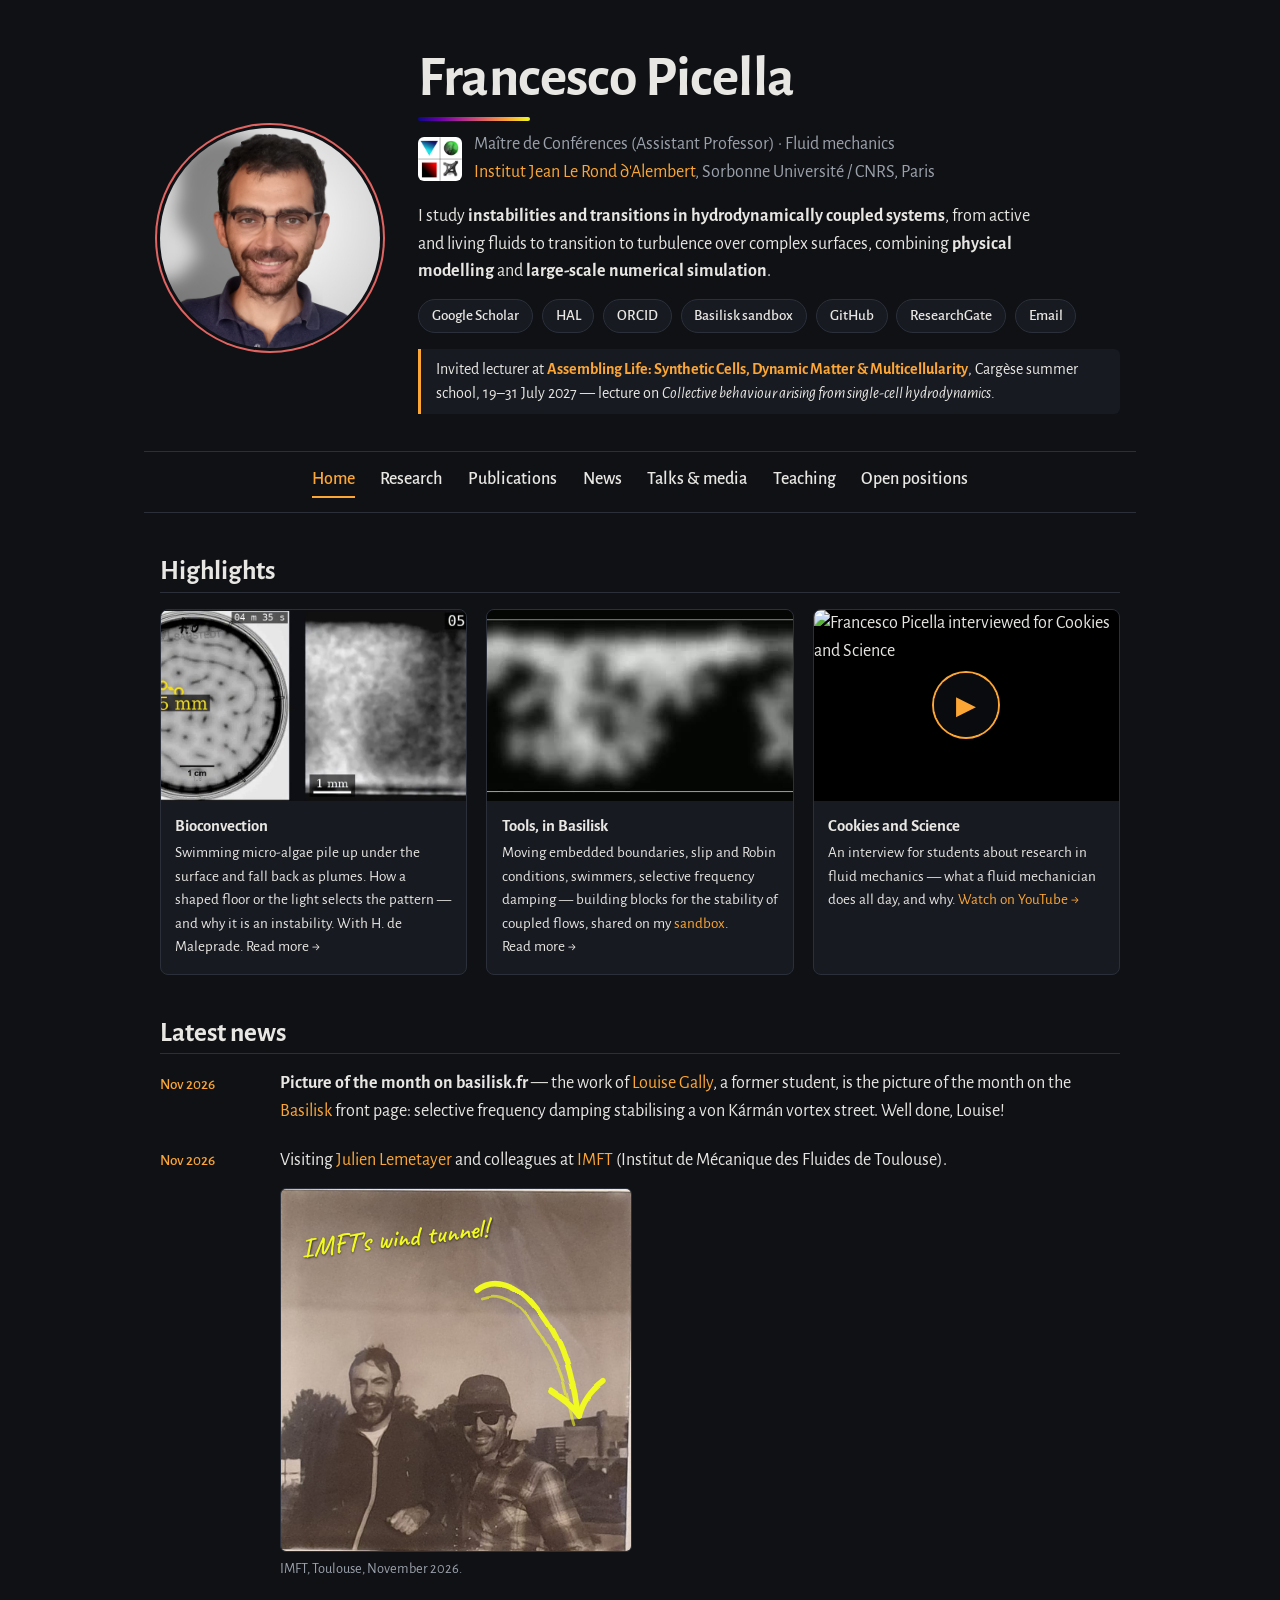
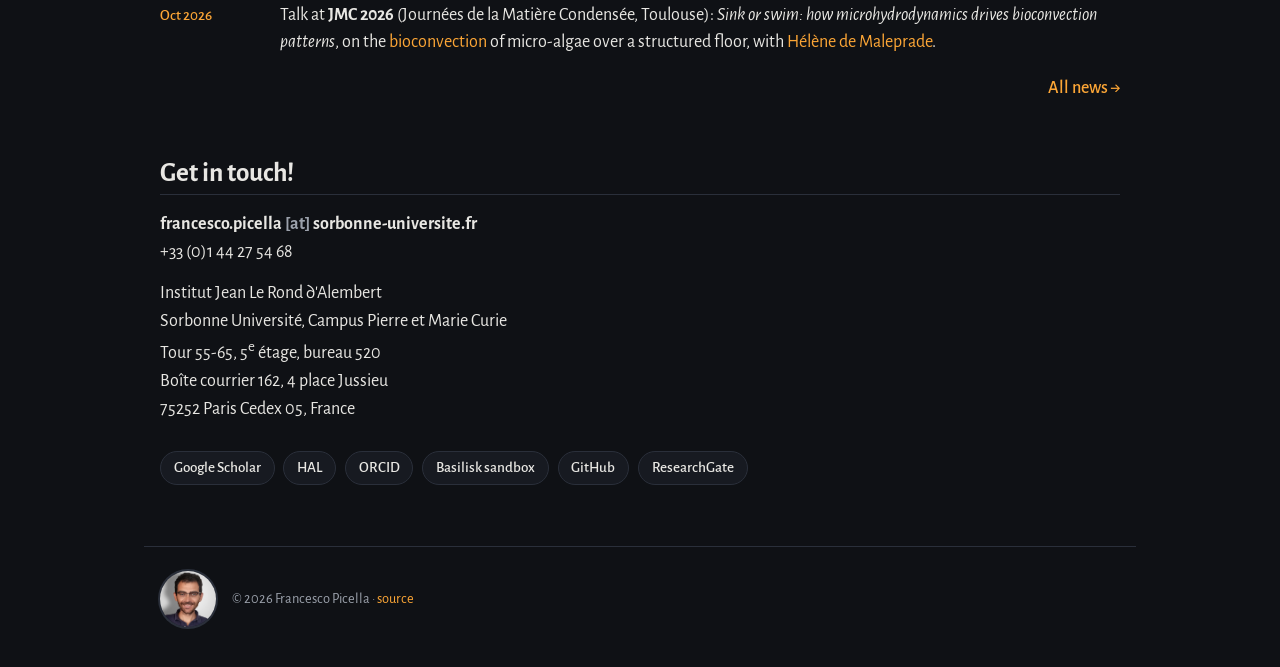
==== index.html @ 2f568373 "Home: his one-sentence introduction, Highlights (Bioconvection, Basilisk tools, Cookies and Science)" ====
<!doctype html>
<html lang="en">
<head>
<meta charset="utf-8">
<meta name="viewport" content="width=device-width, initial-scale=1, viewport-fit=cover">
<title>Francesco Picella</title>
<meta name="description" content="Francesco Picella — Maître de Conférences (Assistant Professor) in fluid mechanics at Institut Jean Le Rond ∂'Alembert, Sorbonne Université, Paris. Instabilities and transitions in hydrodynamically coupled systems, from active and living fluids to transition to turbulence over complex surfaces, combining physical modelling and large-scale numerical simulation.">
<meta name="author" content="Francesco Picella">
<meta name="color-scheme" content="dark">
<meta name="theme-color" content="#0f1115">
<link rel="canonical" href="https://francescopicella.com/">
<meta property="og:type" content="profile">
<meta property="og:title" content="Francesco Picella">
<meta property="og:description" content="Fluid mechanics · Institut ∂'Alembert, Sorbonne Université. Hydrodynamic stability, active fluids, bioconvection, superhydrophobic surfaces.">
<meta property="og:url" content="https://francescopicella.com/">
<meta property="og:image" content="https://francescopicella.com/assets/img/portrait.jpg">
<link rel="icon" href="assets/favicon.svg" type="image/svg+xml">
<link rel="preconnect" href="https://fonts.googleapis.com">
<link rel="stylesheet" href="https://fonts.googleapis.com/css2?family=Alegreya+Sans:ital,wght@0,400;0,500;0,700;1,400&family=Caveat:wght@600&display=swap">
<link rel="stylesheet" href="assets/style.css">
<script type="application/ld+json">
{
  "@context": "https://schema.org",
  "@type": "Person",
  "name": "Francesco Picella",
  "givenName": "Francesco",
  "familyName": "Picella",
  "jobTitle": "Maître de Conférences (Assistant Professor) in Fluid Mechanics",
  "url": "https://francescopicella.com/",
  "image": "https://francescopicella.com/assets/img/portrait.jpg",
  "email": "mailto:francesco.picella@sorbonne-universite.fr",
  "worksFor": { "@type": "Organization", "name": "Institut Jean Le Rond ∂'Alembert, Sorbonne Université / CNRS", "url": "https://www.dalembert.upmc.fr/" },
  "affiliation": { "@type": "CollegeOrUniversity", "name": "Sorbonne Université" },
  "address": { "@type": "PostalAddress", "streetAddress": "4 place Jussieu, Tour 55-65, bureau 520", "postalCode": "75005", "addressLocality": "Paris", "addressCountry": "FR" },
  "knowsAbout": ["fluid mechanics", "hydrodynamic stability", "transition to turbulence", "active fluids", "biophysics", "microswimmers", "bioconvection", "superhydrophobic surfaces", "drag reduction", "numerical simulation", "Basilisk"],
  "identifier": { "@type": "PropertyValue", "propertyID": "ORCID", "value": "0000-0003-0630-1528" },
  "sameAs": [
    "https://orcid.org/0000-0003-0630-1528",
    "https://scholar.google.com/citations?user=0s_pUN8AAAAJ",
    "https://www.researchgate.net/profile/Picella-Francesco",
    "https://dblp.org/pid/242/9693.html",
    "https://github.com/fpicella",
    "https://basilisk.fr/sandbox/fpicella/README",
    "https://www.youtube.com/watch?v=k3ipk559rK4",
    "https://sites.google.com/view/francescopicella"
  ]
}
</script>
</head>
<body>

<header id="top" class="hero wrap">
  <a class="portrait" href="index.html" aria-label="Home">
    <img src="assets/img/portrait.jpg" alt="Francesco Picella" width="220" height="220">
  </a>
  <div class="hero-text">
    <h1>Francesco Picella</h1>
    <p class="affil">
      <img class="logo" src="assets/img/logo-dalembert.jpg" alt="Institut ∂'Alembert" width="44" height="44">
      <span>Maître de Conférences (Assistant Professor) · Fluid mechanics<br>
      <a href="https://www.dalembert.upmc.fr/">Institut Jean Le Rond ∂'Alembert</a>, Sorbonne Université / CNRS, Paris</span>
    </p>
    <p class="intro">I study <b>instabilities and transitions in hydrodynamically coupled systems</b>, from active and living fluids to transition to turbulence over complex surfaces, combining <b>physical modelling</b> and <b>large-scale numerical simulation</b>.</p>
    <p class="iconlinks">
      <a href="https://scholar.google.com/citations?user=0s_pUN8AAAAJ">Google Scholar</a>
      <a href="https://hal.science/search/index/?q=%22Francesco+Picella%22&sort=producedDate_tdate+desc">HAL</a>
      <a href="https://orcid.org/0000-0003-0630-1528">ORCID</a>
      <a href="https://basilisk.fr/sandbox/fpicella/README">Basilisk sandbox</a>
      <a href="https://github.com/fpicella">GitHub</a>
      <a href="https://www.researchgate.net/profile/Picella-Francesco">ResearchGate</a>
      <!-- <a href="assets/cv-picella.pdf">CV</a>  (drop assets/cv-picella.pdf and uncomment) -->
      <a href="#contact">Email</a>
    </p>
    <p class="ribbon">Invited lecturer at <a href="https://assemblinglife.sciencesconf.org/">Assembling Life: Synthetic Cells, Dynamic Matter &amp; Multicellularity</a>, Cargèse summer school, 19–31 July 2027 — lecture on <i>Collective behaviour arising from single-cell hydrodynamics</i>.</p>
  </div>
</header>

<nav class="topnav wrap" aria-label="Pages">
  <a href="index.html" aria-current="page">Home</a>
  <a href="research.html">Research</a>
  <a href="publications.html">Publications</a>
  <a href="news.html">News</a>
  <a href="talks.html">Talks &amp; media</a>
  <a href="teaching.html">Teaching</a>
  <a href="positions.html">Open positions</a>
</nav>

<main class="wrap">

<!-- ============ HIGHLIGHTS ============  three cards: a project, the Basilisk tools, a video. Swap freely. -->
<section id="highlights">
  <h2>Highlights</h2>
  <div class="teasers">
    <figure class="teaser">
      <img src="assets/img/bioconvection-teaser.jpg" alt="Bioconvection plumes of micro-algae: Petri dish seen from above and one plume seen from the side" loading="lazy">
      <figcaption><b>Bioconvection</b> Swimming micro-algae pile up under the surface and fall back as plumes. How a shaped floor or the light selects the pattern — and why it is an instability. With H. de Maleprade. <a class="cover more" href="research.html#bioconvection">Read more →</a></figcaption>
    </figure>
    <figure class="teaser">
      <img src="assets/img/basilisk-plumes-poster.jpg" alt="Bioconvection plumes simulated with Basilisk" loading="lazy">
      <figcaption><b>Tools, in Basilisk</b> Moving embedded boundaries, slip and Robin conditions, swimmers, selective frequency damping — building blocks for the stability of coupled flows, shared on my <a href="https://basilisk.fr/sandbox/fpicella/README">sandbox</a>. <a class="cover more" href="research.html#basilisk">Read more →</a></figcaption>
    </figure>
    <figure class="teaser">
      <div class="yt" data-id="iLppgyHi-Mo" data-title="Interview for Cookies and Science">
        <img src="https://i.ytimg.com/vi/iLppgyHi-Mo/hqdefault.jpg" alt="Francesco Picella interviewed for Cookies and Science" loading="lazy">
        <button type="button" class="play" aria-label="Play the video">▶</button>
      </div>
      <figcaption><b>Cookies and Science</b> An interview for students about research in fluid mechanics — what a fluid mechanician does all day, and why. <a class="more" href="https://youtu.be/iLppgyHi-Mo">Watch on YouTube →</a></figcaption>
    </figure>
  </div>
</section>

<!-- ============ LATEST NEWS ============  the three most recent items of news.html -->
<section id="news">
  <h2>Latest news</h2>
  <ul class="news">
    <li class="news-item">
      <time datetime="2026-11">Nov 2026</time>
      <div><p><b>Picture of the month on basilisk.fr</b> — the work of <a href="https://basilisk.fr/sandbox/gally/README">Louise Gally</a>, a former student, is the picture of the month on the <a href="https://basilisk.fr/">Basilisk</a> front page: selective frequency damping stabilising a von Kármán vortex street. Well done, Louise!</p></div>
    </li>
    <li class="news-item">
      <time datetime="2026-11">Nov 2026</time>
      <div>
        <p>Visiting <a href="https://scholar.google.com/citations?user=J_v4ayUAAAAJ">Julien Lemetayer</a> and colleagues at <a href="https://www.imft.fr/">IMFT</a> (Institut de Mécanique des Fluides de Toulouse).</p>
        <figure class="media annot">
          <div class="annot-box">
            <img src="assets/media/lemetayer-2026.jpg" alt="Polaroid of Francesco Picella and Julien Lemetayer in front of the IMFT wind tunnel" loading="lazy">
            <span class="hand">IMFT's wind tunnel!</span>
            <svg class="hand-arrow" viewBox="0 0 100 100" aria-hidden="true">
              <defs><filter id="ink" x="-20%" y="-20%" width="140%" height="140%"><feTurbulence type="fractalNoise" baseFrequency="0.05" numOctaves="2" seed="11" result="n"/><feDisplacementMap in="SourceGraphic" in2="n" scale="1.8" xChannelSelector="R" yChannelSelector="G"/></filter></defs>
              <g filter="url(#ink)">
                <path d="M56 27 c 5 -4 12 -1 16 4 c 6 7 9 14 11 23 c 1 3 1 6 2 9" stroke-width="1.6"/>
                <path d="M57.5 29.5 c 6 -2 11 2 14 7 c 5 7 8 13 10 21 c 1 3 1 5 2 8" stroke-width="0.8" opacity=".6"/>
                <path d="M77 56 c 3 2 6 4 8 7 c 1 -4 3 -7 7 -10" stroke-width="1.6"/>
              </g>
            </svg>
          </div>
          <figcaption>IMFT, Toulouse, November 2026.</figcaption>
        </figure>
      </div>
    </li>
    <li class="news-item">
      <time datetime="2026-10">Oct 2026</time>
      <div><p>Talk at <b>JMC 2026</b> (Journées de la Matière Condensée, Toulouse): <i>Sink or swim: how microhydrodynamics drives bioconvection patterns</i>, on the <a href="research.html#bioconvection">bioconvection</a> of micro-algae over a structured floor, with <a href="https://hdemaleprade.wixsite.com/mysite">Hélène de Maleprade</a>.</p></div>
    </li>
  </ul>
  <p class="section-more"><a href="news.html">All news →</a></p>
</section>

<!-- ============ CONTACT ============ -->
<section id="contact">
  <h2>Get in touch!</h2>
  <div class="contact">
    <address>
      <p><b>francesco.picella<span class="at"> [at] </span>sorbonne-universite.fr</b><br>+33 (0)1 44 27 54 68</p>
      <p>Institut Jean Le Rond ∂'Alembert<br>Sorbonne Université, Campus Pierre et Marie Curie<br>Tour 55-65, 5<sup>e</sup> étage, bureau 520<br>Boîte courrier 162, 4 place Jussieu<br>75252 Paris Cedex 05, France</p>
    </address>
    <p class="iconlinks">
      <a href="https://scholar.google.com/citations?user=0s_pUN8AAAAJ">Google Scholar</a>
      <a href="https://hal.science/search/index/?q=%22Francesco+Picella%22&sort=producedDate_tdate+desc">HAL</a>
      <a href="https://orcid.org/0000-0003-0630-1528">ORCID</a>
      <a href="https://basilisk.fr/sandbox/fpicella/README">Basilisk sandbox</a>
      <a href="https://github.com/fpicella">GitHub</a>
      <a href="https://www.researchgate.net/profile/Picella-Francesco">ResearchGate</a>
    </p>
  </div>
</section>

</main>

<footer class="wrap">
  <a class="portrait small" href="#top" aria-label="Back to top"><img src="assets/img/portrait.jpg" alt="" width="56" height="56"></a>
  <p>© 2026 Francesco Picella · <a href="https://github.com/fpicella/fpicella.github.io">source</a></p>
</footer>

<script>
// YouTube cards: show a still image, load the player only when clicked.
document.querySelectorAll('.yt[data-id]').forEach(function (box) {
  box.addEventListener('click', function () {
    var f = document.createElement('iframe');
    f.src = 'https://www.youtube-nocookie.com/embed/' + box.dataset.id + '?autoplay=1';
    f.title = box.dataset.title || 'Video';
    f.allow = 'autoplay; encrypted-media; picture-in-picture';
    f.allowFullscreen = true;
    box.replaceChildren(f);
  }, { once: true });
});
</script>

</body>
</html>
---- assets/style.css ----
/* Francesco Picella — personal site. Dark, content first.
   Pages: index (hero + teasers + latest news), research, publications, news, talks, teaching, positions.
   Layout: centred column (62rem); the home page has the big hero, the other pages a compact header; the same nav on all.
   Accent: a "plasma" colormap ramp (the colormap of every plot on this site). */

:root {
  --bg: #0f1115;
  --surface: #171a21;
  --surface-2: #1f232c;
  --fg: #e8e7e3;
  --muted: #9ba1ab;
  --rule: #2a2f3a;
  --accent: #fca636;          /* plasma, warm end */
  --accent-2: #e16462;        /* plasma, middle */
  --accent-3: #9c179e;        /* plasma, cold end */
  --plasma: linear-gradient(90deg, #0d0887, #6a00a8, #b12a90, #e16462, #fca636, #f0f921);
  --sans: "Alegreya Sans", Optima, Candara, "Segoe UI", "Gill Sans", sans-serif;
  color-scheme: dark;
}

* { box-sizing: border-box; }
html { scroll-behavior: smooth; scroll-padding-top: 1rem; }
@media (prefers-reduced-motion: reduce) { html { scroll-behavior: auto; } }
body {
  margin: 0; background: var(--bg); color: var(--fg);
  font: 400 1.125rem/1.55 var(--sans);
  -webkit-font-smoothing: antialiased;
}
.wrap {
  max-width: 62rem; margin-inline: auto;
  padding-left: max(16px, env(safe-area-inset-left, 0px));
  padding-right: max(16px, env(safe-area-inset-right, 0px));
}
a { color: var(--accent); text-decoration: none; }
a:hover, a:focus-visible { text-decoration: underline; text-underline-offset: .15em; }
:focus-visible { outline: 2px solid var(--accent); outline-offset: 2px; }
b { font-weight: 700; }
p { margin: 0 0 .8rem; }
ul { padding-left: 1.2rem; margin: 0 0 .8rem; }
li { margin-bottom: .3rem; }
.muted { color: var(--muted); font-size: .95em; }
img { max-width: 100%; height: auto; display: block; }

/* ---- hero ---- */
.hero {
  display: grid; grid-template-columns: auto 1fr; gap: 1.2rem 2.4rem; align-items: center;
  padding-block: 3rem 1.5rem;
}
.portrait { display: block; width: 220px; height: 220px; border-radius: 50%; overflow: hidden; flex: none;
  background: var(--surface); box-shadow: 0 0 0 3px var(--bg), 0 0 0 5px var(--accent-2); }
.portrait img { width: 100%; height: 100%; object-fit: cover; }
.portrait-fallback { display: grid; place-items: center; width: 100%; height: 100%; font-size: 3.6rem; font-weight: 700; letter-spacing: .05em;
  background: var(--plasma); color: #0f1115; -webkit-background-clip: unset; }
.portrait.small { width: 56px; height: 56px; box-shadow: 0 0 0 2px var(--rule); }
.portrait.small .portrait-fallback { font-size: 1rem; }
.hero-text { min-width: 0; }
h1 {
  font-size: clamp(2.4rem, 6vw, 3.6rem); line-height: 1.05; font-weight: 700; margin: 0 0 .6rem; letter-spacing: -.01em; text-wrap: balance;
}
h1::after { content: ""; display: block; width: 7rem; height: 4px; margin-top: .55rem; border-radius: 2px; background: var(--plasma); }
.affil { color: var(--muted); margin-bottom: 1rem; display: flex; align-items: center; gap: .7rem; }
.affil .logo { width: 44px; height: 44px; border-radius: 6px; flex: none; }
.intro { max-width: 40rem; }
.iconlinks { display: flex; flex-wrap: wrap; gap: .5rem .55rem; margin-top: .4rem; }
.iconlinks a {
  font-size: .95rem; font-weight: 500; padding: .25rem .8rem; border-radius: 999px;
  border: 1px solid var(--rule); background: var(--surface); color: var(--fg);
}
.iconlinks a:hover { border-color: var(--accent); color: var(--accent); text-decoration: none; }

.ribbon { margin-top: 1rem; padding: .5rem .9rem; border-left: 3px solid var(--accent); background: var(--surface); border-radius: 0 6px 6px 0; font-size: 1rem; }
.ribbon a { font-weight: 600; }

/* ---- nav ---- */
.topnav {
  display: flex; flex-wrap: wrap; justify-content: center; gap: .3rem 1.6rem;
  padding-block: .9rem; margin-bottom: 1rem; border-top: 1px solid var(--rule); border-bottom: 1px solid var(--rule);
  font-weight: 500;
}
.topnav a { color: var(--fg); padding-bottom: .1rem; border-bottom: 2px solid transparent; }
.topnav a:hover { color: var(--accent); text-decoration: none; }
.topnav a[aria-current="page"] { color: var(--accent); border-bottom-color: var(--accent); }

/* ---- compact header (inner pages) ---- */
.site-head { display: flex; align-items: center; gap: 1rem; padding-block: 1.3rem .5rem; }
.site-head .portrait { width: 64px; height: 64px; box-shadow: 0 0 0 2px var(--bg), 0 0 0 4px var(--accent-2); }
.site-head .name { color: var(--fg); font-size: 1.4rem; font-weight: 700; line-height: 1.1; }
.site-head .name:hover { text-decoration: none; color: var(--accent); }
.site-head .name small { display: block; color: var(--muted); font-weight: 400; font-size: .85rem; margin-top: .15rem; }
.page-title { font-size: clamp(1.9rem, 4vw, 2.5rem); line-height: 1.1; margin: 1.4rem 0 .5rem; letter-spacing: -.01em; }
.page-title::after { content: ""; display: block; width: 5rem; height: 4px; margin-top: .5rem; border-radius: 2px; background: var(--plasma); }
.lede { color: var(--muted); max-width: 46rem; margin-bottom: 1.2rem; }

/* ---- home: research teasers ---- */
.teasers { display: grid; grid-template-columns: repeat(auto-fill, minmax(17rem, 1fr)); gap: 1.2rem; }
.teaser { margin: 0; display: flex; flex-direction: column; background: var(--surface); border: 1px solid var(--rule); border-radius: 8px; overflow: hidden; }
.teaser:hover { border-color: var(--accent); }
.teaser img, .teaser video { width: 100%; aspect-ratio: 16 / 10; object-fit: cover; border: 0; border-radius: 0; background: #000; }
.teaser .yt { aspect-ratio: 16 / 10; border: 0; border-radius: 0; }
.teaser figcaption { padding: .75rem .9rem .95rem; color: var(--fg); font-size: .95rem; }
.teaser figcaption b { display: block; font-size: 1.05rem; margin-bottom: .15rem; }
.teaser figcaption .more { white-space: nowrap; }
.teaser figcaption a.cover { color: inherit; }
.teaser figcaption a.cover::before { content: ""; position: absolute; inset: 0; }
.teaser { position: relative; }
.section-more { text-align: right; margin-top: .8rem; font-weight: 500; }

/* ---- research page ---- */
.collab { color: var(--muted); font-size: .95rem; margin-top: .8rem; padding-top: .5rem; border-top: 1px dashed var(--rule); }
.collab b { color: var(--fg); font-weight: 500; }
.film { max-width: 46rem; margin: .4rem 0 0; }
.film video { width: 100%; border-radius: 6px; border: 1px solid var(--rule); background: #000; display: block; }
.sandbox { list-style: none; padding: 0; margin: .4rem 0 .8rem; display: grid; gap: .45rem; }
.sandbox li { position: relative; padding-left: 1.1rem; margin: 0; }
.sandbox li::before { content: "▸"; position: absolute; left: 0; color: var(--accent); }
.toolbox { display: grid; grid-template-columns: repeat(auto-fit, minmax(14rem, 1fr)); gap: .8rem 1.4rem; margin: .4rem 0 .8rem; }
.toolbox div { background: var(--surface); border: 1px solid var(--rule); border-radius: 6px; padding: .7rem .9rem; font-size: .95rem; }
.toolbox div b { display: block; color: var(--accent); margin-bottom: .2rem; }
.badge { display: inline-block; font-size: .8rem; font-weight: 600; letter-spacing: .03em; text-transform: uppercase; color: var(--bg); background: var(--accent); border-radius: 999px; padding: .1rem .55rem; vertical-align: middle; }

/* ---- alumni ---- */
.alumni { list-style: none; padding: 0; display: grid; gap: .8rem; }
.alumni li { padding: .7rem .9rem; background: var(--surface); border: 1px solid var(--rule); border-radius: 6px; margin: 0; }
.alumni li .who { font-weight: 700; }
.alumni li .what { color: var(--muted); font-size: .95rem; display: block; }

/* ---- sections ---- */
section { padding-block: 1.6rem 1rem; }
h2 {
  font-size: 1.7rem; font-weight: 700; margin: 0 0 1rem; line-height: 1.15;
  display: flex; align-items: baseline; justify-content: space-between; gap: 1rem;
  padding-bottom: .35rem; border-bottom: 1px solid var(--rule);
}
.totop { font-size: .8rem; font-weight: 400; color: var(--muted); }
h3 { font-size: 1.2rem; font-weight: 700; margin: 0 0 .35rem; line-height: 1.25; text-wrap: balance; }
h3 a { color: var(--fg); }
h3 a:hover { color: var(--accent); }

/* news */
.news { list-style: none; padding: 0; margin: 0; display: grid; gap: 1rem; }
.news-item { display: grid; grid-template-columns: 6.5rem 1fr; gap: 1rem; }
.news-item time { color: var(--accent); font-weight: 500; font-size: .95rem; padding-top: .15rem; white-space: nowrap; }
.news-item > div { min-width: 0; }
.news-item p:last-child { margin-bottom: 0; }
.media { margin: .5rem 0 0; max-width: 26rem; }
.media img, .media video { border-radius: 6px; border: 1px solid var(--rule); width: 100%; }
.media figcaption, .fig figcaption, .card figcaption { color: var(--muted); font-size: .9rem; margin-top: .4rem; }
.yt { position: relative; aspect-ratio: 16/9; max-width: 100%; border-radius: 6px; overflow: hidden; background: var(--surface); border: 1px solid var(--rule); }
.yt iframe { position: absolute; inset: 0; width: 100%; height: 100%; border: 0; }
.yt[data-id] { cursor: pointer; }
.yt[data-id] img { position: absolute; inset: 0; width: 100%; height: 100%; object-fit: cover; aspect-ratio: auto; border: 0; border-radius: 0; }
.yt .play { position: absolute; left: 50%; top: 50%; transform: translate(-50%, -50%); width: 4rem; height: 4rem; border-radius: 50%; border: 0; cursor: pointer;
  background: color-mix(in srgb, var(--bg) 70%, transparent); color: var(--accent); font-size: 1.6rem; padding-left: .3rem; box-shadow: 0 0 0 2px var(--accent); }
.yt[data-id]:hover .play { background: var(--accent); color: var(--bg); }
.media.narrow { max-width: 20rem; }
.media.annot { max-width: 22rem; }
.annot-box { position: relative; }
.hand { position: absolute; left: 6%; top: 8%; font-family: "Caveat", "Comic Sans MS", cursive; font-size: 1.7rem; font-weight: 600; color: #f0f921; transform: rotate(-6deg); text-shadow: 0 1px 2px rgba(0,0,0,.6); }
.hand-arrow { position: absolute; inset: 0; width: 100%; height: 100%; overflow: visible; }
.hand-arrow path { fill: none; stroke: #f0f921; stroke-linecap: round; stroke-linejoin: round; }

/* projects */
.project { display: grid; grid-template-columns: minmax(0, 3fr) minmax(0, 2fr); gap: 1.4rem 2rem; padding-block: 1.2rem 1.6rem; border-bottom: 1px solid var(--rule); scroll-margin-top: 1rem; }
.project:last-child { border-bottom: 0; }
.project-text { min-width: 0; }
.project-text p:last-child { margin-bottom: 0; }
.project .tag { color: var(--accent); font-size: .95rem; margin-top: -.2rem; }
.project-figs { display: grid; gap: 1rem; align-content: start; }
.project-figs .fig figcaption { display: block; }
.row .fig figcaption { display: none; }
.ga img { border-color: var(--accent-3); }
.logo-fig img { width: 60%; max-width: 260px; margin-inline: auto; border-radius: 50%; border: 0; background: #fff; }
.offers .card img { object-fit: cover; }
.todo { color: var(--accent); border-bottom: 1px dashed var(--accent); }
.project .fig.wide { grid-column: 1 / -1; margin-top: .4rem; }
.project .fig.wide img { background: #fff; }

/* research rows: figure left, text right; alternate on even rows */
.row { display: grid; grid-template-columns: 11rem minmax(0, 1fr); gap: 1rem 1.4rem; align-items: start; padding-block: 1rem; border-bottom: 1px solid var(--rule); }
.row:last-child { border-bottom: 0; }
.row:nth-child(even) .fig { order: 0; }
.row-text { min-width: 0; }
.row-text p:last-child { margin-bottom: 0; }
.fig { margin: 0; }
.fig img, .fig video { border-radius: 6px; border: 1px solid var(--rule); background: var(--surface); width: 100%; display: block; }
.fig figcaption { display: block; }
.row .fig figcaption { display: none; }

/* publications */
.pub { display: grid; grid-template-columns: 17rem 1fr; gap: 1.4rem; padding-block: 1.1rem; border-bottom: 1px solid var(--rule); align-items: start; }
.pub:last-child { border-bottom: 0; }
.pub > div { min-width: 0; }
.thumb { margin: 0; }
.thumb img { border-radius: 4px; border: 1px solid var(--rule); background: var(--surface); }
.cite { color: var(--muted); font-size: .95rem; margin-bottom: 0; }
.cite a { font-size: .85rem; padding: 0 .4rem; border: 1px solid var(--rule); border-radius: 3px; }

/* gallery */
.gallery { display: grid; grid-template-columns: repeat(auto-fill, minmax(16rem, 1fr)); gap: 1.2rem; }
.card { margin: 0; min-width: 0; }
.card img, .card video { aspect-ratio: 4/3; object-fit: cover; width: 100%; border-radius: 6px; border: 1px solid var(--rule); background: var(--surface); }

/* internship offers */
.offers { display: grid; grid-template-columns: repeat(auto-fit, minmax(16rem, 1fr)); gap: 1.4rem; margin-top: .6rem; }
.offers .card img { aspect-ratio: 1 / 1.414; object-fit: contain; }
.offers .card a { display: block; }

/* contact */
.contact { display: grid; gap: .5rem; }
address { font-style: normal; }
.at { color: var(--muted); }

/* placeholders until the real pictures are dropped in assets/ */
.missing img { display: none; }
.missing { position: relative; }
.missing::before {
  content: attr(data-placeholder); display: grid; place-items: center; text-align: center; padding: 1rem;
  min-height: 7rem; aspect-ratio: 4/3; border-radius: 6px; border: 1px dashed var(--rule);
  background: repeating-linear-gradient(135deg, var(--surface) 0 10px, var(--surface-2) 10px 20px);
  color: var(--muted); font-size: .85rem;
}
.fig.missing::before, .thumb.missing::before, .media.missing::before, .card.missing::before { content: "image to add"; }
.offers .card.missing::before { aspect-ratio: 1 / 1.414; content: "poster to add"; }
.card.missing a { display: none; }
.yt[data-placeholder] iframe[src*="VIDEO_ID"] { display: none; }
.yt[data-placeholder]:has(iframe[src*="VIDEO_ID"])::before { content: attr(data-placeholder); position: absolute; inset: 0; display: grid; place-items: center; color: var(--muted); font-size: .85rem; }

/* collapsed blocks */
details.more, .news-more details { margin-top: .6rem; }
details summary { cursor: pointer; color: var(--accent); font-weight: 500; list-style: none; padding: .35rem 0; }
details summary::before { content: "+ "; }
details[open] summary::before { content: "− "; }
details summary::-webkit-details-marker { display: none; }
.news-more { list-style: none; }
.news-more .news { margin-top: .6rem; }

/* footer */
footer { display: flex; align-items: center; gap: 1rem; margin-top: 2rem; padding-block: 1.5rem 2.5rem; border-top: 1px solid var(--rule); color: var(--muted); font-size: .9rem; }
footer p { margin: 0; }

/* ---- phone ---- */
@media (max-width: 640px) {
  .hero { grid-template-columns: 1fr; justify-items: center; text-align: center; padding-top: 2rem; }
  .portrait { width: 170px; height: 170px; }
  h1::after { margin-inline: auto; }
  .iconlinks { justify-content: center; }
  .news-item { grid-template-columns: 1fr; gap: .1rem; }
  .row, .pub, .project { grid-template-columns: 1fr; }
  .row .fig { max-width: 14rem; }
  .affil { flex-direction: column; }
  .row:nth-child(even) .fig { order: 0; }
  .thumb { max-width: 100%; }
  .site-head { flex-wrap: wrap; }
  .topnav { gap: .3rem 1rem; font-size: 1rem; }
}
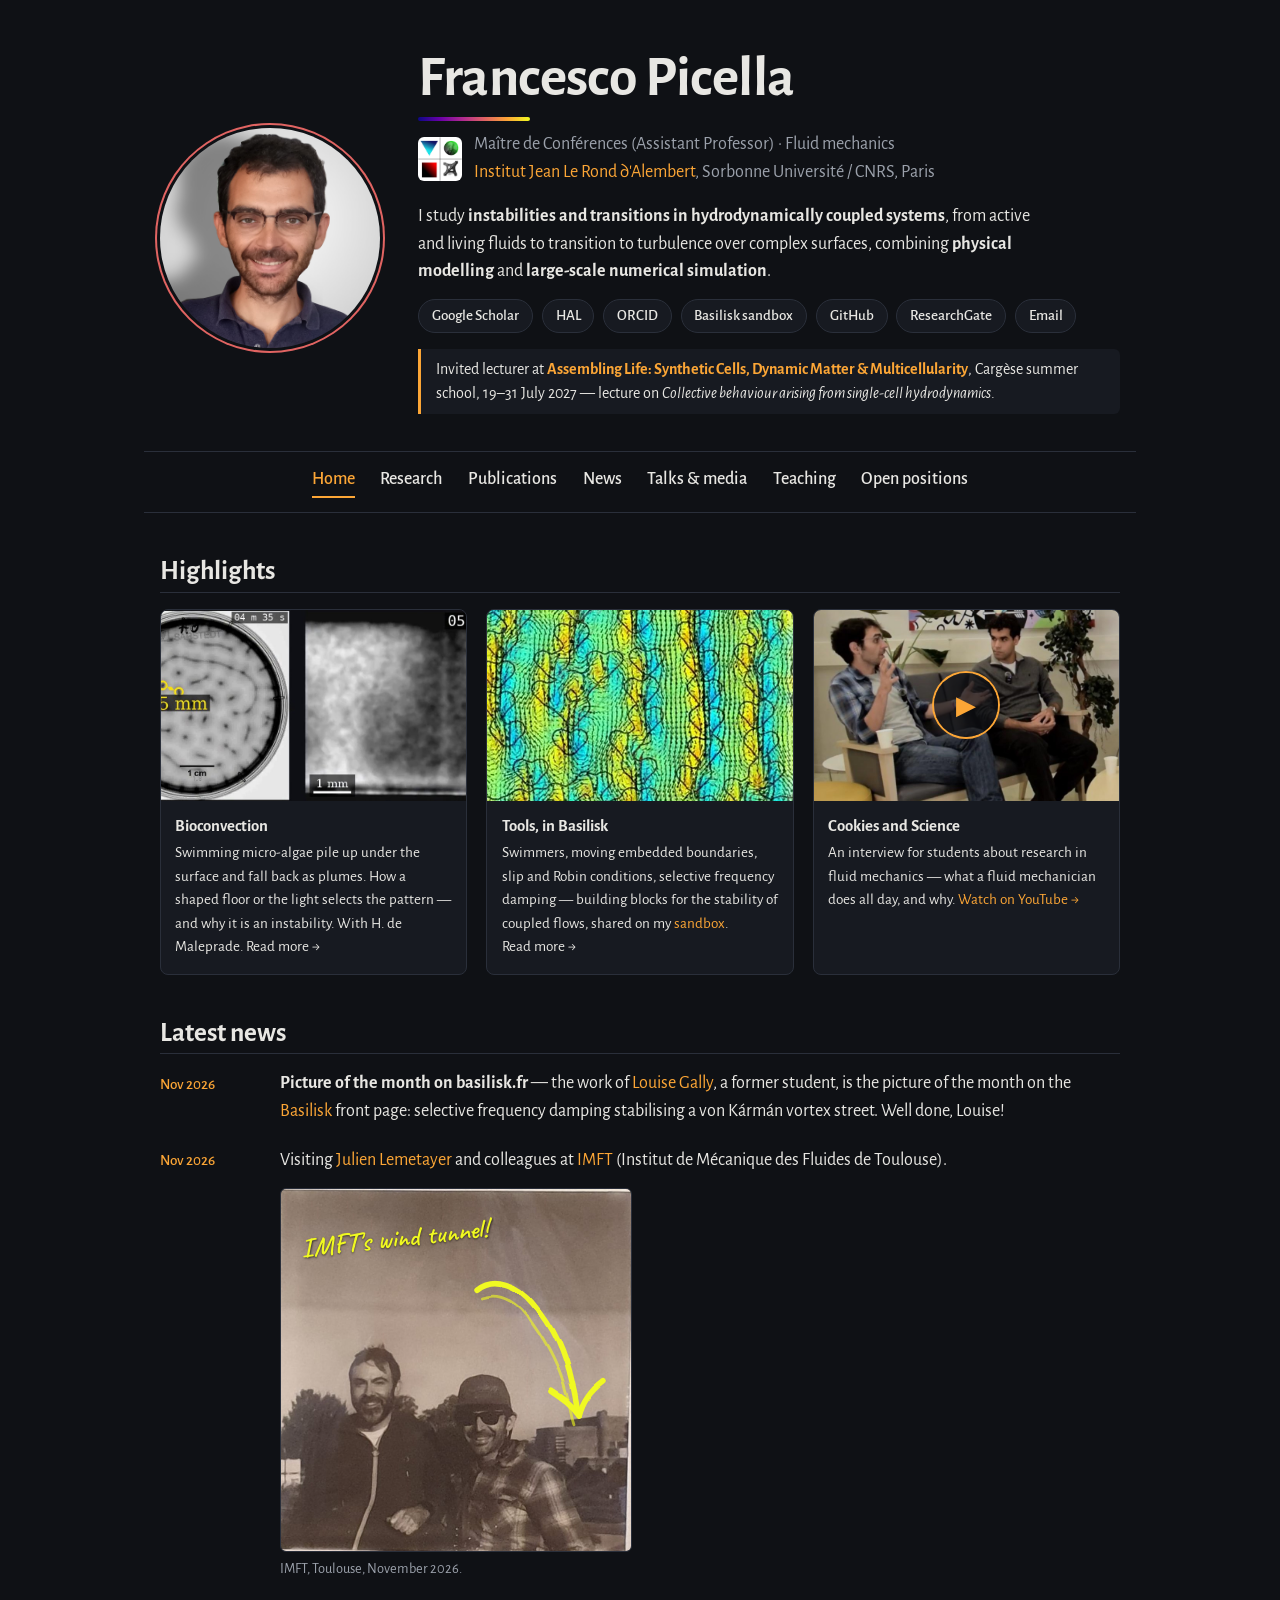
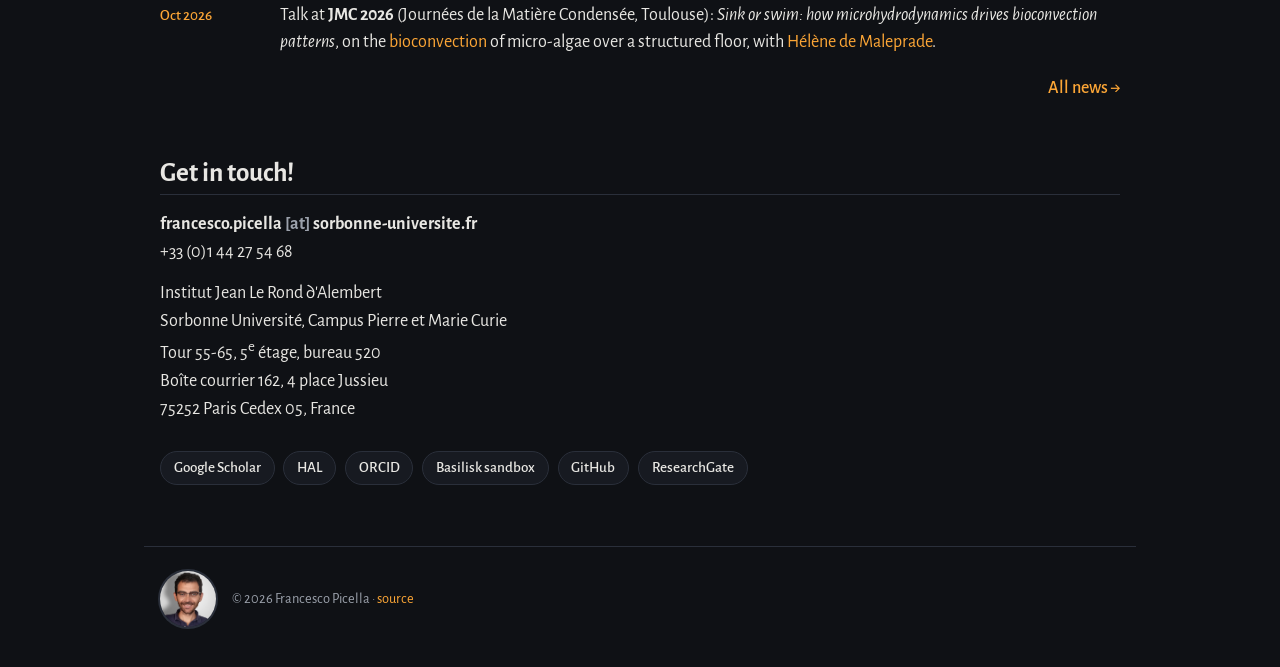
==== commit fd6b43bd: "His lotus-leaf video opens the U-SHS film; Basilisk fingering clip; Cookies and Science snapshot Co-" ====
--- a/index.html
+++ b/index.html
@@ -96,12 +96,12 @@
       <figcaption><b>Bioconvection</b> Swimming micro-algae pile up under the surface and fall back as plumes. How a shaped floor or the light selects the pattern — and why it is an instability. With H. de Maleprade. <a class="cover more" href="research.html#bioconvection">Read more →</a></figcaption>
     </figure>
     <figure class="teaser">
-      <img src="assets/img/basilisk-plumes-poster.jpg" alt="Bioconvection plumes simulated with Basilisk" loading="lazy">
-      <figcaption><b>Tools, in Basilisk</b> Moving embedded boundaries, slip and Robin conditions, swimmers, selective frequency damping — building blocks for the stability of coupled flows, shared on my <a href="https://basilisk.fr/sandbox/fpicella/README">sandbox</a>. <a class="cover more" href="research.html#basilisk">Read more →</a></figcaption>
+      <img src="assets/img/basilisk-fingering-poster.jpg" alt="Fingering instability of a suspension of microswimmers, simulated with Basilisk" loading="lazy">
+      <figcaption><b>Tools, in Basilisk</b> Swimmers, moving embedded boundaries, slip and Robin conditions, selective frequency damping — building blocks for the stability of coupled flows, shared on my <a href="https://basilisk.fr/sandbox/fpicella/README">sandbox</a>. <a class="cover more" href="research.html#basilisk">Read more →</a></figcaption>
     </figure>
     <figure class="teaser">
       <div class="yt" data-id="iLppgyHi-Mo" data-title="Interview for Cookies and Science">
-        <img src="https://i.ytimg.com/vi/iLppgyHi-Mo/hqdefault.jpg" alt="Francesco Picella interviewed for Cookies and Science" loading="lazy">
+        <img src="assets/media/cookies-science.jpg" alt="Francesco Picella, interviewed for Cookies and Science, explaining with his hands" loading="lazy">
         <button type="button" class="play" aria-label="Play the video">▶</button>
       </div>
       <figcaption><b>Cookies and Science</b> An interview for students about research in fluid mechanics — what a fluid mechanician does all day, and why. <a class="more" href="https://youtu.be/iLppgyHi-Mo">Watch on YouTube →</a></figcaption>
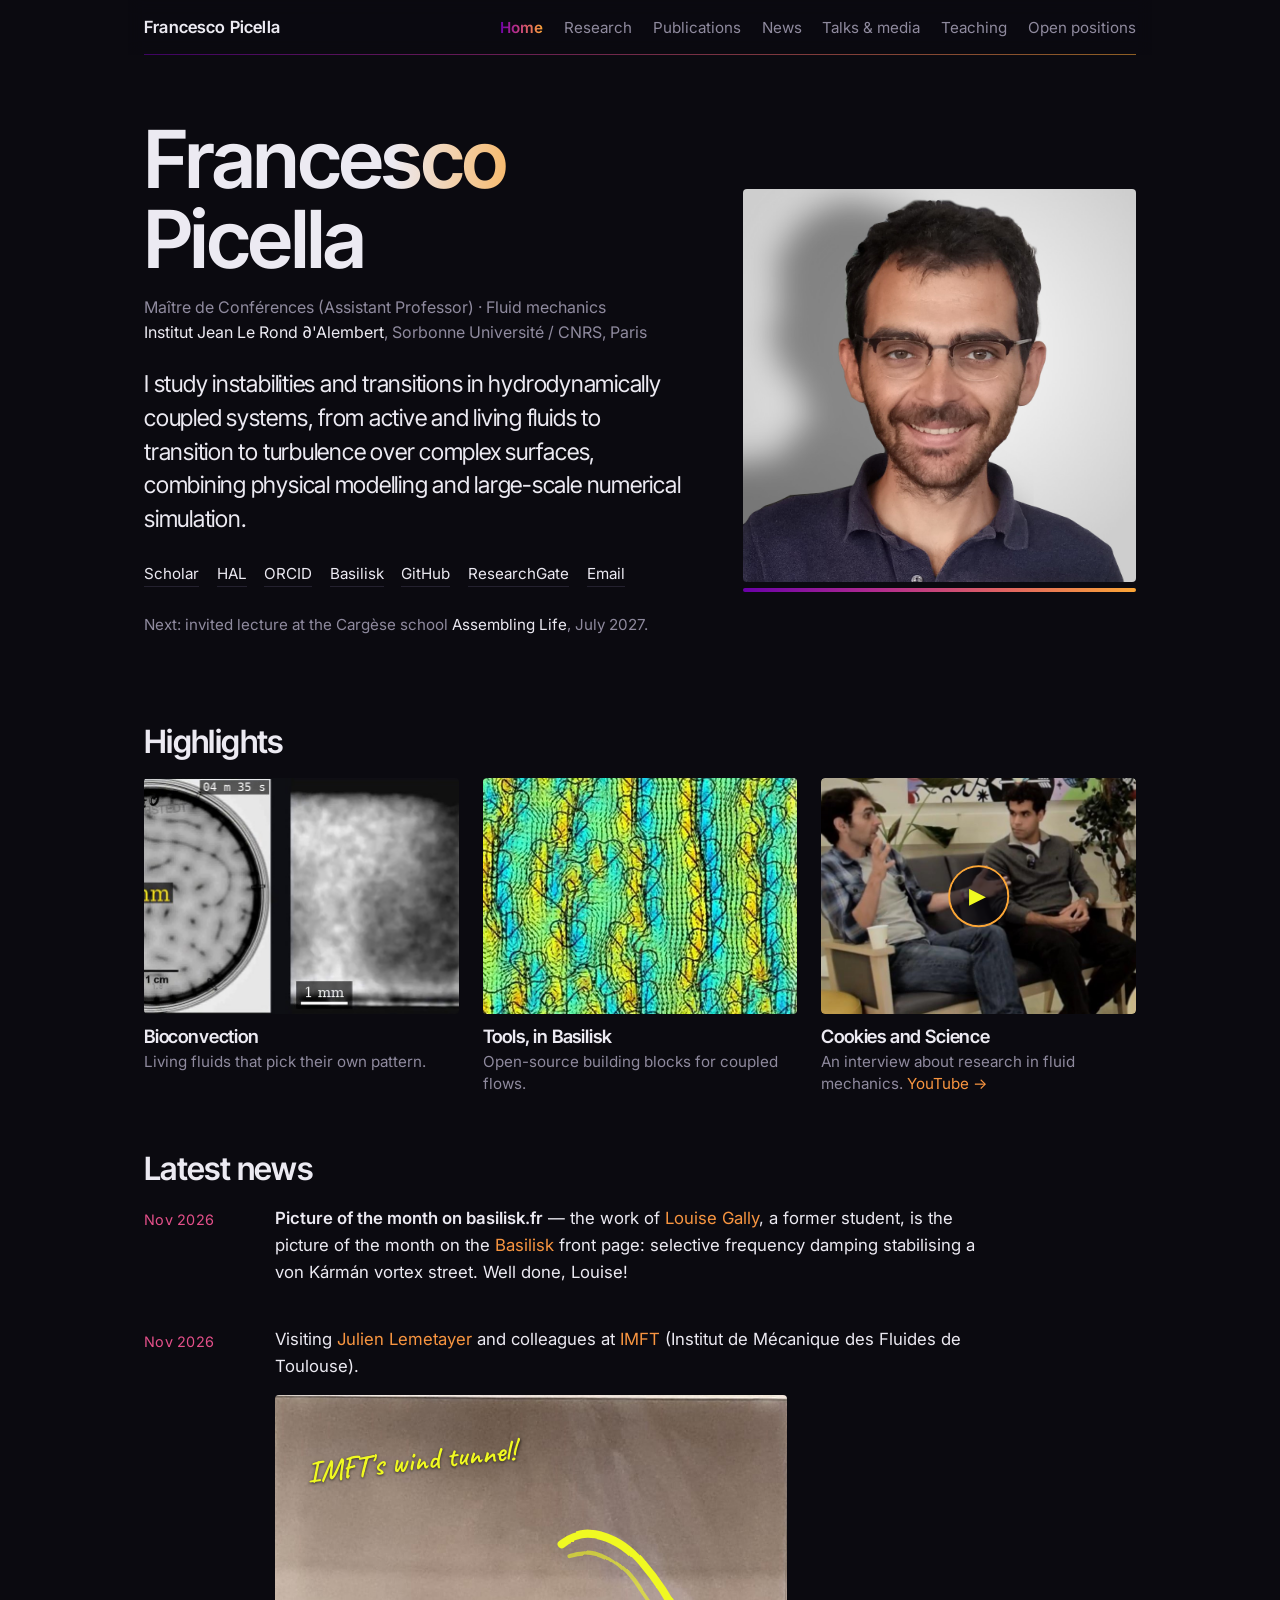
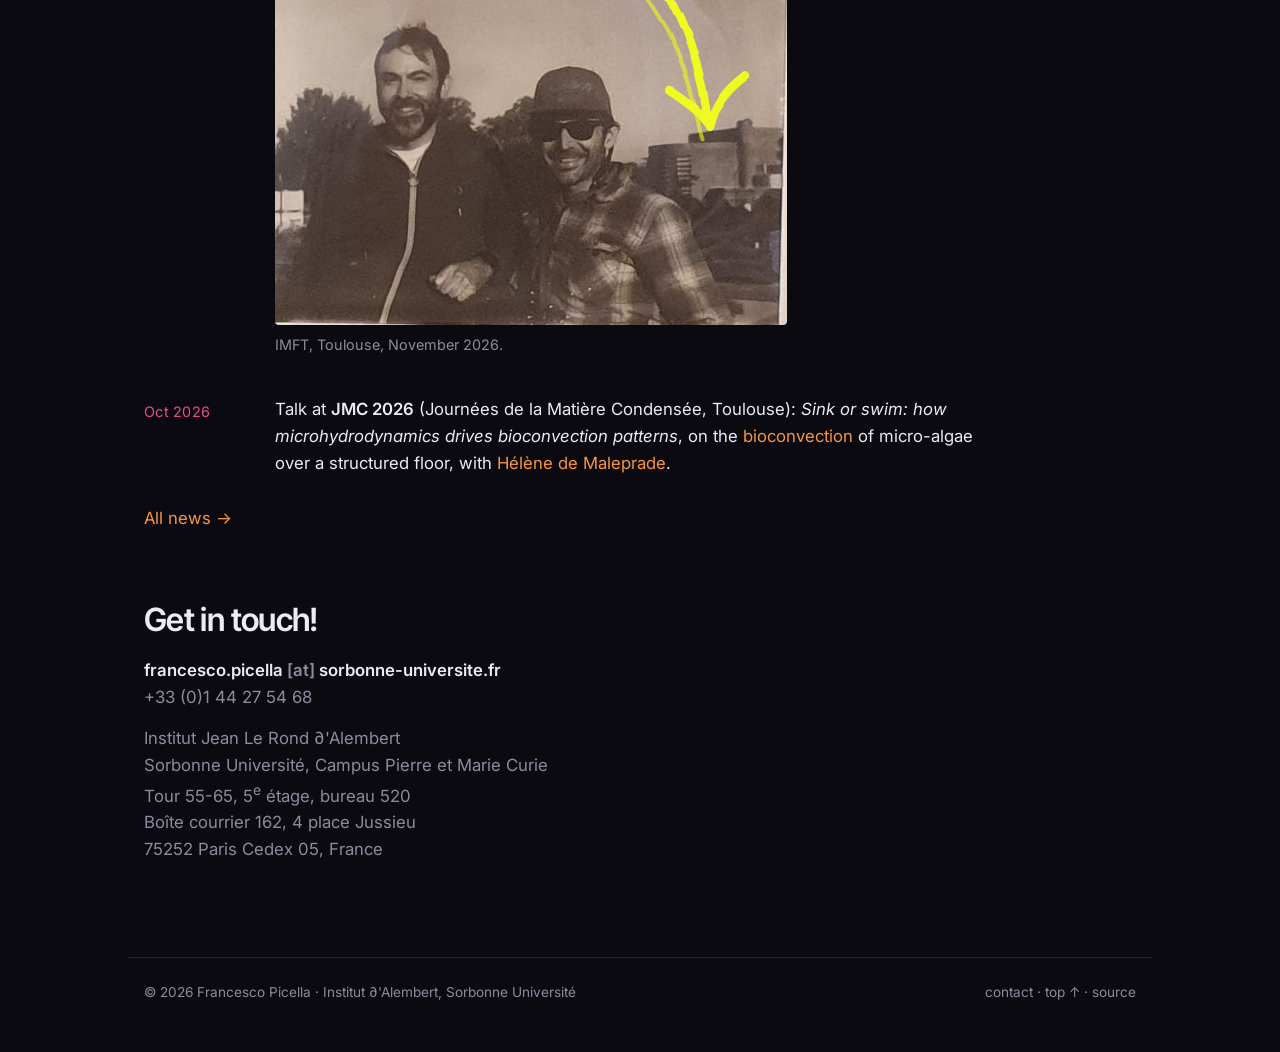
==== commit c61ba15a: "Minimal redesign: dark, typography-led, big images, plasma accents Thin top bar on every page; home " ====
--- a/index.html
+++ b/index.html
@@ -1,23 +1,24 @@
-<!doctype html>
+<!DOCTYPE html>
+
 <html lang="en">
 <head>
-<meta charset="utf-8">
-<meta name="viewport" content="width=device-width, initial-scale=1, viewport-fit=cover">
+<meta charset="utf-8"/>
+<meta content="width=device-width, initial-scale=1, viewport-fit=cover" name="viewport"/>
 <title>Francesco Picella</title>
-<meta name="description" content="Francesco Picella — Maître de Conférences (Assistant Professor) in fluid mechanics at Institut Jean Le Rond ∂'Alembert, Sorbonne Université, Paris. Instabilities and transitions in hydrodynamically coupled systems, from active and living fluids to transition to turbulence over complex surfaces, combining physical modelling and large-scale numerical simulation.">
-<meta name="author" content="Francesco Picella">
-<meta name="color-scheme" content="dark">
-<meta name="theme-color" content="#0f1115">
-<link rel="canonical" href="https://francescopicella.com/">
-<meta property="og:type" content="profile">
-<meta property="og:title" content="Francesco Picella">
-<meta property="og:description" content="Fluid mechanics · Institut ∂'Alembert, Sorbonne Université. Hydrodynamic stability, active fluids, bioconvection, superhydrophobic surfaces.">
-<meta property="og:url" content="https://francescopicella.com/">
-<meta property="og:image" content="https://francescopicella.com/assets/img/portrait.jpg">
-<link rel="icon" href="assets/favicon.svg" type="image/svg+xml">
-<link rel="preconnect" href="https://fonts.googleapis.com">
-<link rel="stylesheet" href="https://fonts.googleapis.com/css2?family=Alegreya+Sans:ital,wght@0,400;0,500;0,700;1,400&family=Caveat:wght@600&display=swap">
-<link rel="stylesheet" href="assets/style.css">
+<meta content="Francesco Picella — Maître de Conférences (Assistant Professor) in fluid mechanics at Institut Jean Le Rond ∂'Alembert, Sorbonne Université, Paris. Instabilities and transitions in hydrodynamically coupled systems, from active and living fluids to transition to turbulence over complex surfaces, combining physical modelling and large-scale numerical simulation." name="description"/>
+<meta content="Francesco Picella" name="author"/>
+<meta content="dark" name="color-scheme"/>
+<meta content="#0f1115" name="theme-color"/>
+<link href="https://francescopicella.com/" rel="canonical"/>
+<meta content="profile" property="og:type"/>
+<meta content="Francesco Picella" property="og:title"/>
+<meta content="Fluid mechanics · Institut ∂'Alembert, Sorbonne Université. Hydrodynamic stability, active fluids, bioconvection, superhydrophobic surfaces." property="og:description"/>
+<meta content="https://francescopicella.com/" property="og:url"/>
+<meta content="https://francescopicella.com/assets/img/portrait.jpg" property="og:image"/>
+<link href="assets/favicon.svg" rel="icon" type="image/svg+xml"/>
+<link href="https://fonts.googleapis.com" rel="preconnect"/>
+<link href="https://fonts.googleapis.com/css2?family=Inter:ital,wght@0,400;0,500;0,600;1,400&amp;family=Inter+Tight:wght@400;500;600&amp;family=Caveat:wght@600&amp;display=swap" rel="stylesheet"/>
+<link href="assets/style.css" rel="stylesheet"/>
 <script type="application/ld+json">
 {
   "@context": "https://schema.org",
@@ -48,130 +49,88 @@
 </script>
 </head>
 <body>
+<header class="bar wrap" id="top"><a class="brand" href="index.html">Francesco Picella</a><nav aria-label="Pages"><a aria-current="page" href="index.html">Home</a><a href="research.html">Research</a><a href="publications.html">Publications</a><a href="news.html">News</a><a href="talks.html">Talks &amp; media</a><a href="teaching.html">Teaching</a><a href="positions.html">Open positions</a></nav></header>
 
-<header id="top" class="hero wrap">
-  <a class="portrait" href="index.html" aria-label="Home">
-    <img src="assets/img/portrait.jpg" alt="Francesco Picella" width="220" height="220">
-  </a>
-  <div class="hero-text">
-    <h1>Francesco Picella</h1>
-    <p class="affil">
-      <img class="logo" src="assets/img/logo-dalembert.jpg" alt="Institut ∂'Alembert" width="44" height="44">
-      <span>Maître de Conférences (Assistant Professor) · Fluid mechanics<br>
-      <a href="https://www.dalembert.upmc.fr/">Institut Jean Le Rond ∂'Alembert</a>, Sorbonne Université / CNRS, Paris</span>
-    </p>
-    <p class="intro">I study <b>instabilities and transitions in hydrodynamically coupled systems</b>, from active and living fluids to transition to turbulence over complex surfaces, combining <b>physical modelling</b> and <b>large-scale numerical simulation</b>.</p>
-    <p class="iconlinks">
-      <a href="https://scholar.google.com/citations?user=0s_pUN8AAAAJ">Google Scholar</a>
-      <a href="https://hal.science/search/index/?q=%22Francesco+Picella%22&sort=producedDate_tdate+desc">HAL</a>
-      <a href="https://orcid.org/0000-0003-0630-1528">ORCID</a>
-      <a href="https://basilisk.fr/sandbox/fpicella/README">Basilisk sandbox</a>
-      <a href="https://github.com/fpicella">GitHub</a>
-      <a href="https://www.researchgate.net/profile/Picella-Francesco">ResearchGate</a>
-      <!-- <a href="assets/cv-picella.pdf">CV</a>  (drop assets/cv-picella.pdf and uncomment) -->
-      <a href="#contact">Email</a>
-    </p>
-    <p class="ribbon">Invited lecturer at <a href="https://assemblinglife.sciencesconf.org/">Assembling Life: Synthetic Cells, Dynamic Matter &amp; Multicellularity</a>, Cargèse summer school, 19–31 July 2027 — lecture on <i>Collective behaviour arising from single-cell hydrodynamics</i>.</p>
-  </div>
-</header>
-
-<nav class="topnav wrap" aria-label="Pages">
-  <a href="index.html" aria-current="page">Home</a>
-  <a href="research.html">Research</a>
-  <a href="publications.html">Publications</a>
-  <a href="news.html">News</a>
-  <a href="talks.html">Talks &amp; media</a>
-  <a href="teaching.html">Teaching</a>
-  <a href="positions.html">Open positions</a>
-</nav>
-
-<main class="wrap">
-
+<main class="wrap"><section class="hero">
+<div>
+<h1>Francesco Picella</h1>
+<p class="role">Maître de Conférences (Assistant Professor) · Fluid mechanics<br/><a href="https://www.dalembert.upmc.fr/">Institut Jean Le Rond ∂'Alembert</a>, Sorbonne Université / CNRS, Paris</p>
+<p class="intro">I study instabilities and transitions in hydrodynamically coupled systems, from active and living fluids to transition to turbulence over complex surfaces, combining physical modelling and large-scale numerical simulation.</p>
+<p class="links"><a href="https://scholar.google.com/citations?user=0s_pUN8AAAAJ">Scholar</a><a href="https://hal.science/search/index/?q=%22Francesco+Picella%22&amp;sort=producedDate_tdate+desc">HAL</a><a href="https://orcid.org/0000-0003-0630-1528">ORCID</a><a href="https://basilisk.fr/sandbox/fpicella/README">Basilisk</a><a href="https://github.com/fpicella">GitHub</a><a href="https://www.researchgate.net/profile/Picella-Francesco">ResearchGate</a><a href="#contact">Email</a></p>
+<p class="ribbon">Next: invited lecture at the Cargèse school <a href="https://assemblinglife.sciencesconf.org/">Assembling Life</a>, July 2027.</p>
+</div>
+<figure class="hero-photo"><img alt="Francesco Picella" height="1000" src="assets/img/portrait.jpg" width="1000"/></figure>
+</section>
 <!-- ============ HIGHLIGHTS ============  three cards: a project, the Basilisk tools, a video. Swap freely. -->
 <section id="highlights">
-  <h2>Highlights</h2>
-  <div class="teasers">
-    <figure class="teaser">
-      <img src="assets/img/bioconvection-teaser.jpg" alt="Bioconvection plumes of micro-algae: Petri dish seen from above and one plume seen from the side" loading="lazy">
-      <figcaption><b>Bioconvection</b> Swimming micro-algae pile up under the surface and fall back as plumes. How a shaped floor or the light selects the pattern — and why it is an instability. With H. de Maleprade. <a class="cover more" href="research.html#bioconvection">Read more →</a></figcaption>
-    </figure>
-    <figure class="teaser">
-      <img src="assets/img/basilisk-fingering-poster.jpg" alt="Fingering instability of a suspension of microswimmers, simulated with Basilisk" loading="lazy">
-      <figcaption><b>Tools, in Basilisk</b> Swimmers, moving embedded boundaries, slip and Robin conditions, selective frequency damping — building blocks for the stability of coupled flows, shared on my <a href="https://basilisk.fr/sandbox/fpicella/README">sandbox</a>. <a class="cover more" href="research.html#basilisk">Read more →</a></figcaption>
-    </figure>
-    <figure class="teaser">
-      <div class="yt" data-id="iLppgyHi-Mo" data-title="Interview for Cookies and Science">
-        <img src="assets/media/cookies-science.jpg" alt="Francesco Picella, interviewed for Cookies and Science, explaining with his hands" loading="lazy">
-        <button type="button" class="play" aria-label="Play the video">▶</button>
-      </div>
-      <figcaption><b>Cookies and Science</b> An interview for students about research in fluid mechanics — what a fluid mechanician does all day, and why. <a class="more" href="https://youtu.be/iLppgyHi-Mo">Watch on YouTube →</a></figcaption>
-    </figure>
-  </div>
+<h2>Highlights</h2>
+<div class="tiles">
+<figure class="tile">
+<img alt="Bioconvection plumes of micro-algae: Petri dish seen from above and one plume seen from the side" loading="lazy" src="assets/img/bioconvection-teaser.jpg"/>
+<figcaption><b>Bioconvection</b>Living fluids that pick their own pattern.<a class="cover more" href="research.html#bioconvection"><span class="muted" style="font-size:0"> read more</span></a></figcaption>
+</figure>
+<figure class="tile">
+<img alt="Fingering instability of a suspension of microswimmers, simulated with Basilisk" loading="lazy" src="assets/img/basilisk-fingering-poster.jpg"/>
+<figcaption><b>Tools, in Basilisk</b>Open-source building blocks for coupled flows.<a class="cover more" href="research.html#basilisk"><span class="muted" style="font-size:0"> read more</span></a></figcaption>
+</figure>
+<figure class="tile">
+<div class="yt" data-id="iLppgyHi-Mo" data-title="Interview for Cookies and Science">
+<img alt="Francesco Picella, interviewed for Cookies and Science, explaining with his hands" loading="lazy" src="assets/media/cookies-science.jpg"/>
+<button aria-label="Play the video" class="play" type="button">▶</button>
+</div>
+<figcaption><b>Cookies and Science</b>An interview about research in fluid mechanics. <a href="https://youtu.be/iLppgyHi-Mo">YouTube →</a></figcaption>
+</figure>
+</div>
 </section>
-
 <!-- ============ LATEST NEWS ============  the three most recent items of news.html -->
 <section id="news">
-  <h2>Latest news</h2>
-  <ul class="news">
-    <li class="news-item">
-      <time datetime="2026-11">Nov 2026</time>
-      <div><p><b>Picture of the month on basilisk.fr</b> — the work of <a href="https://basilisk.fr/sandbox/gally/README">Louise Gally</a>, a former student, is the picture of the month on the <a href="https://basilisk.fr/">Basilisk</a> front page: selective frequency damping stabilising a von Kármán vortex street. Well done, Louise!</p></div>
-    </li>
-    <li class="news-item">
-      <time datetime="2026-11">Nov 2026</time>
-      <div>
-        <p>Visiting <a href="https://scholar.google.com/citations?user=J_v4ayUAAAAJ">Julien Lemetayer</a> and colleagues at <a href="https://www.imft.fr/">IMFT</a> (Institut de Mécanique des Fluides de Toulouse).</p>
-        <figure class="media annot">
-          <div class="annot-box">
-            <img src="assets/media/lemetayer-2026.jpg" alt="Polaroid of Francesco Picella and Julien Lemetayer in front of the IMFT wind tunnel" loading="lazy">
-            <span class="hand">IMFT's wind tunnel!</span>
-            <svg class="hand-arrow" viewBox="0 0 100 100" aria-hidden="true">
-              <defs><filter id="ink" x="-20%" y="-20%" width="140%" height="140%"><feTurbulence type="fractalNoise" baseFrequency="0.05" numOctaves="2" seed="11" result="n"/><feDisplacementMap in="SourceGraphic" in2="n" scale="1.8" xChannelSelector="R" yChannelSelector="G"/></filter></defs>
-              <g filter="url(#ink)">
-                <path d="M56 27 c 5 -4 12 -1 16 4 c 6 7 9 14 11 23 c 1 3 1 6 2 9" stroke-width="1.6"/>
-                <path d="M57.5 29.5 c 6 -2 11 2 14 7 c 5 7 8 13 10 21 c 1 3 1 5 2 8" stroke-width="0.8" opacity=".6"/>
-                <path d="M77 56 c 3 2 6 4 8 7 c 1 -4 3 -7 7 -10" stroke-width="1.6"/>
-              </g>
-            </svg>
-          </div>
-          <figcaption>IMFT, Toulouse, November 2026.</figcaption>
-        </figure>
-      </div>
-    </li>
-    <li class="news-item">
-      <time datetime="2026-10">Oct 2026</time>
-      <div><p>Talk at <b>JMC 2026</b> (Journées de la Matière Condensée, Toulouse): <i>Sink or swim: how microhydrodynamics drives bioconvection patterns</i>, on the <a href="research.html#bioconvection">bioconvection</a> of micro-algae over a structured floor, with <a href="https://hdemaleprade.wixsite.com/mysite">Hélène de Maleprade</a>.</p></div>
-    </li>
-  </ul>
-  <p class="section-more"><a href="news.html">All news →</a></p>
+<h2>Latest news</h2>
+<ul class="news">
+<li class="news-item">
+<time datetime="2026-11">Nov 2026</time>
+<div><p><b>Picture of the month on basilisk.fr</b> — the work of <a href="https://basilisk.fr/sandbox/gally/README">Louise Gally</a>, a former student, is the picture of the month on the <a href="https://basilisk.fr/">Basilisk</a> front page: selective frequency damping stabilising a von Kármán vortex street. Well done, Louise!</p></div>
+</li>
+<li class="news-item">
+<time datetime="2026-11">Nov 2026</time>
+<div>
+<p>Visiting <a href="https://scholar.google.com/citations?user=J_v4ayUAAAAJ">Julien Lemetayer</a> and colleagues at <a href="https://www.imft.fr/">IMFT</a> (Institut de Mécanique des Fluides de Toulouse).</p>
+<figure class="media annot">
+<div class="annot-box">
+<img alt="Polaroid of Francesco Picella and Julien Lemetayer in front of the IMFT wind tunnel" loading="lazy" src="assets/media/lemetayer-2026.jpg"/>
+<span class="hand">IMFT's wind tunnel!</span>
+<svg aria-hidden="true" class="hand-arrow" viewbox="0 0 100 100">
+<defs><filter height="140%" id="ink" width="140%" x="-20%" y="-20%"><feturbulence basefrequency="0.05" numoctaves="2" result="n" seed="11" type="fractalNoise"></feturbulence><fedisplacementmap in="SourceGraphic" in2="n" scale="1.8" xchannelselector="R" ychannelselector="G"></fedisplacementmap></filter></defs>
+<g filter="url(#ink)">
+<path d="M56 27 c 5 -4 12 -1 16 4 c 6 7 9 14 11 23 c 1 3 1 6 2 9" stroke-width="1.6"></path>
+<path d="M57.5 29.5 c 6 -2 11 2 14 7 c 5 7 8 13 10 21 c 1 3 1 5 2 8" opacity=".6" stroke-width="0.8"></path>
+<path d="M77 56 c 3 2 6 4 8 7 c 1 -4 3 -7 7 -10" stroke-width="1.6"></path>
+</g>
+</svg>
+</div>
+<figcaption>IMFT, Toulouse, November 2026.</figcaption>
+</figure>
+</div>
+</li>
+<li class="news-item">
+<time datetime="2026-10">Oct 2026</time>
+<div><p>Talk at <b>JMC 2026</b> (Journées de la Matière Condensée, Toulouse): <i>Sink or swim: how microhydrodynamics drives bioconvection patterns</i>, on the <a href="research.html#bioconvection">bioconvection</a> of micro-algae over a structured floor, with <a href="https://hdemaleprade.wixsite.com/mysite">Hélène de Maleprade</a>.</p></div>
+</li>
+</ul>
+<p class="section-more"><a href="news.html">All news →</a></p>
 </section>
-
 <!-- ============ CONTACT ============ -->
 <section id="contact">
-  <h2>Get in touch!</h2>
-  <div class="contact">
-    <address>
-      <p><b>francesco.picella<span class="at"> [at] </span>sorbonne-universite.fr</b><br>+33 (0)1 44 27 54 68</p>
-      <p>Institut Jean Le Rond ∂'Alembert<br>Sorbonne Université, Campus Pierre et Marie Curie<br>Tour 55-65, 5<sup>e</sup> étage, bureau 520<br>Boîte courrier 162, 4 place Jussieu<br>75252 Paris Cedex 05, France</p>
-    </address>
-    <p class="iconlinks">
-      <a href="https://scholar.google.com/citations?user=0s_pUN8AAAAJ">Google Scholar</a>
-      <a href="https://hal.science/search/index/?q=%22Francesco+Picella%22&sort=producedDate_tdate+desc">HAL</a>
-      <a href="https://orcid.org/0000-0003-0630-1528">ORCID</a>
-      <a href="https://basilisk.fr/sandbox/fpicella/README">Basilisk sandbox</a>
-      <a href="https://github.com/fpicella">GitHub</a>
-      <a href="https://www.researchgate.net/profile/Picella-Francesco">ResearchGate</a>
-    </p>
-  </div>
+<h2>Get in touch!</h2>
+<div class="contact">
+<address>
+<p><b>francesco.picella<span class="at"> [at] </span>sorbonne-universite.fr</b><br/>+33 (0)1 44 27 54 68</p>
+<p>Institut Jean Le Rond ∂'Alembert<br/>Sorbonne Université, Campus Pierre et Marie Curie<br/>Tour 55-65, 5<sup>e</sup> étage, bureau 520<br/>Boîte courrier 162, 4 place Jussieu<br/>75252 Paris Cedex 05, France</p>
+</address>
+
+</div>
 </section>
-
 </main>
-
-<footer class="wrap">
-  <a class="portrait small" href="#top" aria-label="Back to top"><img src="assets/img/portrait.jpg" alt="" width="56" height="56"></a>
-  <p>© 2026 Francesco Picella · <a href="https://github.com/fpicella/fpicella.github.io">source</a></p>
-</footer>
-
+<footer class="wrap"><p>© 2026 Francesco Picella · Institut ∂'Alembert, Sorbonne Université</p><p><a href="index.html#contact">contact</a> · <a href="#top">top ↑</a> · <a href="https://github.com/fpicella/fpicella.github.io">source</a></p></footer>
 <script>
 // YouTube cards: show a still image, load the player only when clicked.
 document.querySelectorAll('.yt[data-id]').forEach(function (box) {
@@ -185,6 +144,5 @@
   }, { once: true });
 });
 </script>
-
 </body>
 </html>
--- a/assets/style.css
+++ b/assets/style.css
@@ -1,255 +1,196 @@
-/* Francesco Picella — personal site. Dark, content first.
-   Pages: index (hero + teasers + latest news), research, publications, news, talks, teaching, positions.
-   Layout: centred column (62rem); the home page has the big hero, the other pages a compact header; the same nav on all.
-   Accent: a "plasma" colormap ramp (the colormap of every plot on this site). */
+/* Francesco Picella — personal site.
+   Minimal, dark, typography first, big images, little text.
+   Accent: matplotlib's "plasma" (deep violet → magenta → orange → yellow), the colormap of every plot here.
+   Layout: one column (64rem); a thin top bar (name + nav) on every page. */
 
 :root {
-  --bg: #0f1115;
-  --surface: #171a21;
-  --surface-2: #1f232c;
-  --fg: #e8e7e3;
-  --muted: #9ba1ab;
-  --rule: #2a2f3a;
-  --accent: #fca636;          /* plasma, warm end */
-  --accent-2: #e16462;        /* plasma, middle */
-  --accent-3: #9c179e;        /* plasma, cold end */
-  --plasma: linear-gradient(90deg, #0d0887, #6a00a8, #b12a90, #e16462, #fca636, #f0f921);
-  --sans: "Alegreya Sans", Optima, Candara, "Segoe UI", "Gill Sans", sans-serif;
+  --bg: #0b0a10;
+  --surface: #14121c;
+  --fg: #eceaf2;
+  --muted: #8f8a9e;
+  --rule: #24212f;
+  --p0: #0d0887; --p1: #6a00a8; --p2: #b12a90; --p3: #e16462; --p4: #fca636; --p5: #f0f921;
+  --accent: #f89540;            /* plasma, orange */
+  --accent-2: #e5508a;          /* plasma, magenta-pink */
+  --plasma: linear-gradient(90deg, var(--p1), var(--p2), var(--p3), var(--p4));
+  --sans: "Inter", system-ui, -apple-system, "Segoe UI", Roboto, sans-serif;
+  --display: "Inter Tight", "Inter", system-ui, sans-serif;
   color-scheme: dark;
 }
 
 * { box-sizing: border-box; }
-html { scroll-behavior: smooth; scroll-padding-top: 1rem; }
+html { scroll-behavior: smooth; scroll-padding-top: 4.5rem; }
 @media (prefers-reduced-motion: reduce) { html { scroll-behavior: auto; } }
-body {
-  margin: 0; background: var(--bg); color: var(--fg);
-  font: 400 1.125rem/1.55 var(--sans);
-  -webkit-font-smoothing: antialiased;
-}
-.wrap {
-  max-width: 62rem; margin-inline: auto;
-  padding-left: max(16px, env(safe-area-inset-left, 0px));
-  padding-right: max(16px, env(safe-area-inset-right, 0px));
-}
+body { margin: 0; background: var(--bg); color: var(--fg); font: 400 1.05rem/1.6 var(--sans); -webkit-font-smoothing: antialiased; }
+.wrap { max-width: 64rem; margin-inline: auto; padding-left: max(16px, env(safe-area-inset-left, 0px)); padding-right: max(16px, env(safe-area-inset-right, 0px)); }
 a { color: var(--accent); text-decoration: none; }
-a:hover, a:focus-visible { text-decoration: underline; text-underline-offset: .15em; }
+a:hover, a:focus-visible { text-decoration: underline; text-underline-offset: .18em; }
 :focus-visible { outline: 2px solid var(--accent); outline-offset: 2px; }
-b { font-weight: 700; }
-p { margin: 0 0 .8rem; }
-ul { padding-left: 1.2rem; margin: 0 0 .8rem; }
-li { margin-bottom: .3rem; }
-.muted { color: var(--muted); font-size: .95em; }
-img { max-width: 100%; height: auto; display: block; }
+b { font-weight: 600; }
+p { margin: 0 0 .9rem; }
+ul { padding-left: 1.2rem; margin: 0 0 .9rem; }
+li { margin-bottom: .35rem; }
+img, video { max-width: 100%; height: auto; display: block; }
+.muted { color: var(--muted); }
 
-/* ---- hero ---- */
-.hero {
-  display: grid; grid-template-columns: auto 1fr; gap: 1.2rem 2.4rem; align-items: center;
-  padding-block: 3rem 1.5rem;
-}
-.portrait { display: block; width: 220px; height: 220px; border-radius: 50%; overflow: hidden; flex: none;
-  background: var(--surface); box-shadow: 0 0 0 3px var(--bg), 0 0 0 5px var(--accent-2); }
+/* ---- top bar ---- */
+.bar { position: sticky; top: 0; z-index: 10; display: flex; flex-wrap: wrap; align-items: baseline; justify-content: space-between; gap: .4rem 1.5rem;
+  padding-block: 1rem .9rem; background: color-mix(in srgb, var(--bg) 88%, transparent); backdrop-filter: blur(8px); }
+.bar::after { content: ""; position: absolute; left: max(16px, env(safe-area-inset-left, 0px)); right: max(16px, env(safe-area-inset-right, 0px)); bottom: 0; height: 1px; background: var(--plasma); opacity: .55; }
+.brand { font: 600 1.05rem/1 var(--display); letter-spacing: .01em; color: var(--fg); }
+.brand:hover { text-decoration: none; color: var(--accent); }
+.bar nav { display: flex; flex-wrap: wrap; gap: .3rem 1.3rem; font-size: .95rem; }
+.bar nav a { color: var(--muted); }
+.bar nav a:hover { color: var(--fg); text-decoration: none; }
+.bar nav a[aria-current="page"] { color: var(--fg); background: var(--plasma); -webkit-background-clip: text; background-clip: text; color: transparent; font-weight: 600; }
+
+/* ---- type ---- */
+h1, h2, h3 { font-family: var(--display); letter-spacing: -.02em; text-wrap: balance; }
+h1 { font-size: clamp(2.6rem, 7vw, 5rem); line-height: 1; font-weight: 600; margin: 0 0 1rem; }
+h2 { font-size: clamp(1.5rem, 3vw, 2rem); font-weight: 600; line-height: 1.1; margin: 0 0 1.2rem; }
+h3 { font-size: clamp(1.3rem, 2.4vw, 1.75rem); font-weight: 600; line-height: 1.15; margin: 0 0 .4rem; }
+h3 a { color: var(--fg); }
+.page-title { font-size: clamp(2.4rem, 6vw, 4rem); margin: 3rem 0 .8rem; }
+.lede { font-size: 1.2rem; color: var(--muted); max-width: 42rem; margin-bottom: 2.5rem; }
+section { padding-block: 2.5rem 1rem; }
+
+/* ---- home hero ---- */
+.hero { display: grid; grid-template-columns: minmax(0, 1.4fr) minmax(0, 1fr); gap: 2rem 3rem; align-items: center; padding-block: 4rem 2rem; }
+.hero h1 { background: linear-gradient(90deg, var(--fg) 0 45%, var(--p4) 75%, var(--p5)); -webkit-background-clip: text; background-clip: text; color: transparent; }
+.role { color: var(--muted); font-size: 1rem; margin-bottom: 1.4rem; }
+.role a { color: var(--fg); }
+.intro { font: 400 clamp(1.2rem, 2.2vw, 1.45rem)/1.45 var(--display); letter-spacing: -.01em; max-width: 36rem; margin-bottom: 1.6rem; }
+.links { display: flex; flex-wrap: wrap; gap: .3rem 1.1rem; font-size: .95rem; }
+.links a { color: var(--fg); border-bottom: 1px solid var(--rule); }
+.links a:hover { border-color: var(--accent); color: var(--accent); text-decoration: none; }
+.hero-photo { margin: 0; position: relative; }
+.hero-photo img { width: 100%; aspect-ratio: 1; object-fit: cover; border-radius: 4px; filter: saturate(.9); }
+.hero-photo::after { content: ""; position: absolute; inset: auto 0 -10px 0; height: 4px; background: var(--plasma); border-radius: 2px; }
+.ribbon { font-size: .95rem; color: var(--muted); margin-top: 1.6rem; }
+.ribbon a { color: var(--fg); }
+/* legacy hero bits (unused now) */
+.portrait { display: block; border-radius: 50%; overflow: hidden; }
 .portrait img { width: 100%; height: 100%; object-fit: cover; }
-.portrait-fallback { display: grid; place-items: center; width: 100%; height: 100%; font-size: 3.6rem; font-weight: 700; letter-spacing: .05em;
-  background: var(--plasma); color: #0f1115; -webkit-background-clip: unset; }
-.portrait.small { width: 56px; height: 56px; box-shadow: 0 0 0 2px var(--rule); }
-.portrait.small .portrait-fallback { font-size: 1rem; }
-.hero-text { min-width: 0; }
-h1 {
-  font-size: clamp(2.4rem, 6vw, 3.6rem); line-height: 1.05; font-weight: 700; margin: 0 0 .6rem; letter-spacing: -.01em; text-wrap: balance;
-}
-h1::after { content: ""; display: block; width: 7rem; height: 4px; margin-top: .55rem; border-radius: 2px; background: var(--plasma); }
-.affil { color: var(--muted); margin-bottom: 1rem; display: flex; align-items: center; gap: .7rem; }
-.affil .logo { width: 44px; height: 44px; border-radius: 6px; flex: none; }
-.intro { max-width: 40rem; }
-.iconlinks { display: flex; flex-wrap: wrap; gap: .5rem .55rem; margin-top: .4rem; }
-.iconlinks a {
-  font-size: .95rem; font-weight: 500; padding: .25rem .8rem; border-radius: 999px;
-  border: 1px solid var(--rule); background: var(--surface); color: var(--fg);
-}
-.iconlinks a:hover { border-color: var(--accent); color: var(--accent); text-decoration: none; }
 
-.ribbon { margin-top: 1rem; padding: .5rem .9rem; border-left: 3px solid var(--accent); background: var(--surface); border-radius: 0 6px 6px 0; font-size: 1rem; }
-.ribbon a { font-weight: 600; }
+/* ---- big image tiles (home highlights, research index) ---- */
+.tiles { display: grid; grid-template-columns: repeat(auto-fill, minmax(18rem, 1fr)); gap: 2rem 1.5rem; }
+.tile { margin: 0; position: relative; }
+.tile img, .tile video, .tile .yt { width: 100%; aspect-ratio: 4 / 3; object-fit: cover; border-radius: 4px; background: #000; transition: filter .25s, transform .25s; }
+.tile:hover img { filter: brightness(1.12); }
+.tile figcaption { margin-top: .7rem; color: var(--muted); font-size: .95rem; line-height: 1.45; }
+.tile figcaption b { display: block; color: var(--fg); font: 600 1.15rem/1.2 var(--display); letter-spacing: -.01em; margin-bottom: .2rem; }
+.tile a.cover { color: inherit; }
+.tile a.cover::before { content: ""; position: absolute; inset: 0; }
+.tile a.cover:hover { text-decoration: none; }
+.tiles.small { grid-template-columns: repeat(auto-fill, minmax(13rem, 1fr)); gap: 1.4rem 1.2rem; }
+.tiles.small figcaption b { font-size: 1rem; }
+.section-more { margin-top: 1.4rem; }
 
-/* ---- nav ---- */
-.topnav {
-  display: flex; flex-wrap: wrap; justify-content: center; gap: .3rem 1.6rem;
-  padding-block: .9rem; margin-bottom: 1rem; border-top: 1px solid var(--rule); border-bottom: 1px solid var(--rule);
-  font-weight: 500;
-}
-.topnav a { color: var(--fg); padding-bottom: .1rem; border-bottom: 2px solid transparent; }
-.topnav a:hover { color: var(--accent); text-decoration: none; }
-.topnav a[aria-current="page"] { color: var(--accent); border-bottom-color: var(--accent); }
+/* ---- research ---- */
+.project { padding-block: 3.5rem 1rem; border-top: 1px solid var(--rule); scroll-margin-top: 4.5rem; }
+.project .tag { color: var(--accent-2); font-size: .9rem; letter-spacing: .02em; margin-bottom: 1.4rem; }
+.project .hero-media { margin: 0 0 1.4rem; }
+.project .hero-media video, .project .hero-media img { width: 100%; border-radius: 4px; background: #000; }
+.project .hero-media.square { max-width: 34rem; }
+.project .hero-media figcaption { color: var(--muted); font-size: .9rem; margin-top: .5rem; }
+.oneliner { font: 400 clamp(1.15rem, 2vw, 1.35rem)/1.45 var(--display); letter-spacing: -.01em; max-width: 44rem; }
+.collab { color: var(--muted); font-size: .95rem; max-width: 46rem; }
+.collab b { color: var(--fg); font-weight: 500; }
+.project details { margin-top: .4rem; }
+.project details > *:not(summary) { max-width: 46rem; }
+.project details .figs { max-width: none; display: grid; grid-template-columns: repeat(auto-fit, minmax(18rem, 1fr)); gap: 1.4rem; margin-top: 1.4rem; }
+.fig { margin: 0; }
+.fig img, .fig video { width: 100%; border-radius: 4px; background: var(--surface); }
+.fig.wide { grid-column: 1 / -1; }
+.fig figcaption, .media figcaption, .card figcaption { color: var(--muted); font-size: .9rem; margin-top: .5rem; }
+.logo-fig img { max-width: 240px; border-radius: 50%; background: #fff; }
+.toolbox { display: grid; grid-template-columns: repeat(auto-fit, minmax(14rem, 1fr)); gap: 1rem 1.6rem; margin: 1rem 0; max-width: none !important; }
+.toolbox div { font-size: .95rem; color: var(--muted); }
+.toolbox div b { display: block; color: var(--fg); margin-bottom: .2rem; }
+.badge { display: inline-block; font-size: .72rem; font-weight: 600; letter-spacing: .06em; text-transform: uppercase; color: var(--bg); background: var(--plasma); border-radius: 999px; padding: .12rem .55rem; vertical-align: middle; }
 
-/* ---- compact header (inner pages) ---- */
-.site-head { display: flex; align-items: center; gap: 1rem; padding-block: 1.3rem .5rem; }
-.site-head .portrait { width: 64px; height: 64px; box-shadow: 0 0 0 2px var(--bg), 0 0 0 4px var(--accent-2); }
-.site-head .name { color: var(--fg); font-size: 1.4rem; font-weight: 700; line-height: 1.1; }
-.site-head .name:hover { text-decoration: none; color: var(--accent); }
-.site-head .name small { display: block; color: var(--muted); font-weight: 400; font-size: .85rem; margin-top: .15rem; }
-.page-title { font-size: clamp(1.9rem, 4vw, 2.5rem); line-height: 1.1; margin: 1.4rem 0 .5rem; letter-spacing: -.01em; }
-.page-title::after { content: ""; display: block; width: 5rem; height: 4px; margin-top: .5rem; border-radius: 2px; background: var(--plasma); }
-.lede { color: var(--muted); max-width: 46rem; margin-bottom: 1.2rem; }
+/* collapsibles */
+details summary { cursor: pointer; color: var(--accent); font-weight: 500; list-style: none; padding: .3rem 0; display: inline-block; }
+details summary::after { content: " →"; }
+details[open] summary::after { content: " ↓"; }
+details summary::-webkit-details-marker { display: none; }
 
-/* ---- home: research teasers ---- */
-.teasers { display: grid; grid-template-columns: repeat(auto-fill, minmax(17rem, 1fr)); gap: 1.2rem; }
-.teaser { margin: 0; display: flex; flex-direction: column; background: var(--surface); border: 1px solid var(--rule); border-radius: 8px; overflow: hidden; }
-.teaser:hover { border-color: var(--accent); }
-.teaser img, .teaser video { width: 100%; aspect-ratio: 16 / 10; object-fit: cover; border: 0; border-radius: 0; background: #000; }
-.teaser .yt { aspect-ratio: 16 / 10; border: 0; border-radius: 0; }
-.teaser figcaption { padding: .75rem .9rem .95rem; color: var(--fg); font-size: .95rem; }
-.teaser figcaption b { display: block; font-size: 1.05rem; margin-bottom: .15rem; }
-.teaser figcaption .more { white-space: nowrap; }
-.teaser figcaption a.cover { color: inherit; }
-.teaser figcaption a.cover::before { content: ""; position: absolute; inset: 0; }
-.teaser { position: relative; }
-.section-more { text-align: right; margin-top: .8rem; font-weight: 500; }
+/* ---- news ---- */
+.news { list-style: none; padding: 0; margin: 0; display: grid; gap: 2.2rem; }
+.news-item { display: grid; grid-template-columns: 7rem minmax(0, 1fr); gap: 1.2rem; }
+.news-item time { color: var(--accent-2); font-size: .9rem; letter-spacing: .02em; padding-top: .2rem; white-space: nowrap; }
+.news-item > div { min-width: 0; }
+.news-item p { max-width: 44rem; }
+.news-item p:last-child { margin-bottom: 0; }
+.media { margin: .8rem 0 0; max-width: 40rem; }
+.media img, .media video { width: 100%; border-radius: 4px; }
+.media.narrow { max-width: 26rem; }
+.media.annot { max-width: 32rem; }
+.media.wide { max-width: none; }
+.annot-box { position: relative; }
+.hand { position: absolute; left: 6%; top: 8%; font-family: "Caveat", "Comic Sans MS", cursive; font-size: 1.9rem; font-weight: 600; color: var(--p5); transform: rotate(-6deg); text-shadow: 0 1px 3px rgba(0,0,0,.7); }
+.hand-arrow { position: absolute; inset: 0; width: 100%; height: 100%; overflow: visible; }
+.hand-arrow path { fill: none; stroke: var(--p5); stroke-linecap: round; stroke-linejoin: round; }
 
-/* ---- research page ---- */
-.collab { color: var(--muted); font-size: .95rem; margin-top: .8rem; padding-top: .5rem; border-top: 1px dashed var(--rule); }
-.collab b { color: var(--fg); font-weight: 500; }
-.film { max-width: 46rem; margin: .4rem 0 0; }
-.film video { width: 100%; border-radius: 6px; border: 1px solid var(--rule); background: #000; display: block; }
-.sandbox { list-style: none; padding: 0; margin: .4rem 0 .8rem; display: grid; gap: .45rem; }
-.sandbox li { position: relative; padding-left: 1.1rem; margin: 0; }
-.sandbox li::before { content: "▸"; position: absolute; left: 0; color: var(--accent); }
-.toolbox { display: grid; grid-template-columns: repeat(auto-fit, minmax(14rem, 1fr)); gap: .8rem 1.4rem; margin: .4rem 0 .8rem; }
-.toolbox div { background: var(--surface); border: 1px solid var(--rule); border-radius: 6px; padding: .7rem .9rem; font-size: .95rem; }
-.toolbox div b { display: block; color: var(--accent); margin-bottom: .2rem; }
-.badge { display: inline-block; font-size: .8rem; font-weight: 600; letter-spacing: .03em; text-transform: uppercase; color: var(--bg); background: var(--accent); border-radius: 999px; padding: .1rem .55rem; vertical-align: middle; }
-
-/* ---- alumni ---- */
-.alumni { list-style: none; padding: 0; display: grid; gap: .8rem; }
-.alumni li { padding: .7rem .9rem; background: var(--surface); border: 1px solid var(--rule); border-radius: 6px; margin: 0; }
-.alumni li .who { font-weight: 700; }
-.alumni li .what { color: var(--muted); font-size: .95rem; display: block; }
-
-/* ---- sections ---- */
-section { padding-block: 1.6rem 1rem; }
-h2 {
-  font-size: 1.7rem; font-weight: 700; margin: 0 0 1rem; line-height: 1.15;
-  display: flex; align-items: baseline; justify-content: space-between; gap: 1rem;
-  padding-bottom: .35rem; border-bottom: 1px solid var(--rule);
-}
-.totop { font-size: .8rem; font-weight: 400; color: var(--muted); }
-h3 { font-size: 1.2rem; font-weight: 700; margin: 0 0 .35rem; line-height: 1.25; text-wrap: balance; }
-h3 a { color: var(--fg); }
-h3 a:hover { color: var(--accent); }
-
-/* news */
-.news { list-style: none; padding: 0; margin: 0; display: grid; gap: 1rem; }
-.news-item { display: grid; grid-template-columns: 6.5rem 1fr; gap: 1rem; }
-.news-item time { color: var(--accent); font-weight: 500; font-size: .95rem; padding-top: .15rem; white-space: nowrap; }
-.news-item > div { min-width: 0; }
-.news-item p:last-child { margin-bottom: 0; }
-.media { margin: .5rem 0 0; max-width: 26rem; }
-.media img, .media video { border-radius: 6px; border: 1px solid var(--rule); width: 100%; }
-.media figcaption, .fig figcaption, .card figcaption { color: var(--muted); font-size: .9rem; margin-top: .4rem; }
-.yt { position: relative; aspect-ratio: 16/9; max-width: 100%; border-radius: 6px; overflow: hidden; background: var(--surface); border: 1px solid var(--rule); }
+/* youtube facade */
+.yt { position: relative; aspect-ratio: 16/9; border-radius: 4px; overflow: hidden; background: var(--surface); }
 .yt iframe { position: absolute; inset: 0; width: 100%; height: 100%; border: 0; }
 .yt[data-id] { cursor: pointer; }
-.yt[data-id] img { position: absolute; inset: 0; width: 100%; height: 100%; object-fit: cover; aspect-ratio: auto; border: 0; border-radius: 0; }
-.yt .play { position: absolute; left: 50%; top: 50%; transform: translate(-50%, -50%); width: 4rem; height: 4rem; border-radius: 50%; border: 0; cursor: pointer;
-  background: color-mix(in srgb, var(--bg) 70%, transparent); color: var(--accent); font-size: 1.6rem; padding-left: .3rem; box-shadow: 0 0 0 2px var(--accent); }
-.yt[data-id]:hover .play { background: var(--accent); color: var(--bg); }
-.media.narrow { max-width: 20rem; }
-.media.annot { max-width: 22rem; }
-.annot-box { position: relative; }
-.hand { position: absolute; left: 6%; top: 8%; font-family: "Caveat", "Comic Sans MS", cursive; font-size: 1.7rem; font-weight: 600; color: #f0f921; transform: rotate(-6deg); text-shadow: 0 1px 2px rgba(0,0,0,.6); }
-.hand-arrow { position: absolute; inset: 0; width: 100%; height: 100%; overflow: visible; }
-.hand-arrow path { fill: none; stroke: #f0f921; stroke-linecap: round; stroke-linejoin: round; }
+.yt[data-id] img { position: absolute; inset: 0; width: 100%; height: 100%; object-fit: cover; aspect-ratio: auto; }
+.yt .play { position: absolute; left: 50%; top: 50%; transform: translate(-50%, -50%); width: 3.6rem; height: 3.6rem; border-radius: 50%; border: 0; cursor: pointer;
+  background: rgba(11,10,16,.65); color: var(--p5); font-size: 1.4rem; padding-left: .25rem; box-shadow: 0 0 0 2px var(--p4); }
+.yt[data-id]:hover .play { background: var(--p4); color: var(--bg); }
 
-/* projects */
-.project { display: grid; grid-template-columns: minmax(0, 3fr) minmax(0, 2fr); gap: 1.4rem 2rem; padding-block: 1.2rem 1.6rem; border-bottom: 1px solid var(--rule); scroll-margin-top: 1rem; }
-.project:last-child { border-bottom: 0; }
-.project-text { min-width: 0; }
-.project-text p:last-child { margin-bottom: 0; }
-.project .tag { color: var(--accent); font-size: .95rem; margin-top: -.2rem; }
-.project-figs { display: grid; gap: 1rem; align-content: start; }
-.project-figs .fig figcaption { display: block; }
-.row .fig figcaption { display: none; }
-.ga img { border-color: var(--accent-3); }
-.logo-fig img { width: 60%; max-width: 260px; margin-inline: auto; border-radius: 50%; border: 0; background: #fff; }
-.offers .card img { object-fit: cover; }
-.todo { color: var(--accent); border-bottom: 1px dashed var(--accent); }
-.project .fig.wide { grid-column: 1 / -1; margin-top: .4rem; }
-.project .fig.wide img { background: #fff; }
+/* ---- publications ---- */
+.pub { display: grid; grid-template-columns: 22rem minmax(0, 1fr); gap: 2rem; padding-block: 2rem; border-top: 1px solid var(--rule); align-items: start; scroll-margin-top: 4.5rem; }
+.thumb { margin: 0; }
+.thumb img { border-radius: 4px; background: #fff; width: 100%; }
+.pub h3 { font-size: 1.25rem; }
+.pub p { color: var(--muted); }
+.cite { font-size: .9rem; margin-bottom: 0; }
+.cite b { color: var(--fg); }
 
-/* research rows: figure left, text right; alternate on even rows */
-.row { display: grid; grid-template-columns: 11rem minmax(0, 1fr); gap: 1rem 1.4rem; align-items: start; padding-block: 1rem; border-bottom: 1px solid var(--rule); }
-.row:last-child { border-bottom: 0; }
-.row:nth-child(even) .fig { order: 0; }
-.row-text { min-width: 0; }
-.row-text p:last-child { margin-bottom: 0; }
-.fig { margin: 0; }
-.fig img, .fig video { border-radius: 6px; border: 1px solid var(--rule); background: var(--surface); width: 100%; display: block; }
-.fig figcaption { display: block; }
-.row .fig figcaption { display: none; }
+/* ---- gallery (talks & media) ---- */
+.gallery { display: grid; grid-template-columns: repeat(auto-fill, minmax(22rem, 1fr)); gap: 2rem 1.5rem; }
+.card { margin: 0; min-width: 0; }
+.card img, .card video { width: 100%; aspect-ratio: 3 / 2; object-fit: cover; border-radius: 4px; background: var(--surface); }
 
-/* publications */
-.pub { display: grid; grid-template-columns: 17rem 1fr; gap: 1.4rem; padding-block: 1.1rem; border-bottom: 1px solid var(--rule); align-items: start; }
-.pub:last-child { border-bottom: 0; }
-.pub > div { min-width: 0; }
-.thumb { margin: 0; }
-.thumb img { border-radius: 4px; border: 1px solid var(--rule); background: var(--surface); }
-.cite { color: var(--muted); font-size: .95rem; margin-bottom: 0; }
-.cite a { font-size: .85rem; padding: 0 .4rem; border: 1px solid var(--rule); border-radius: 3px; }
+/* ---- positions (openings) ---- */
+.call { padding-block: 2rem; border-top: 1px solid var(--rule); display: grid; grid-template-columns: minmax(0, 1fr) 14rem; gap: 1.5rem 2.5rem; align-items: start; }
+.call .q { font: 400 1.2rem/1.45 var(--display); color: var(--fg); }
+.call p { max-width: 40rem; }
+.call .meta { color: var(--muted); font-size: .92rem; }
+.call img { width: 100%; aspect-ratio: 4 / 3; object-fit: cover; border-radius: 4px; }
+.alumni { list-style: none; padding: 0; display: grid; gap: 1.8rem; }
+.alumni li { margin: 0; max-width: 46rem; color: var(--muted); }
+.alumni li .who { font: 600 1.15rem/1.2 var(--display); color: var(--fg); display: block; margin-bottom: .2rem; }
+.alumni li .who a { color: var(--fg); }
+.alumni li .what { display: block; font-size: .9rem; margin-top: .3rem; }
+.alumni li i { color: var(--fg); }
 
-/* gallery */
-.gallery { display: grid; grid-template-columns: repeat(auto-fill, minmax(16rem, 1fr)); gap: 1.2rem; }
-.card { margin: 0; min-width: 0; }
-.card img, .card video { aspect-ratio: 4/3; object-fit: cover; width: 100%; border-radius: 6px; border: 1px solid var(--rule); background: var(--surface); }
+/* ---- teaching ---- */
+.courses { list-style: none; padding: 0; display: grid; gap: 1.6rem; }
+.courses li { max-width: 46rem; color: var(--muted); }
+.courses li b, .courses li b a { color: var(--fg); font-family: var(--display); font-size: 1.1rem; }
 
-/* internship offers */
-.offers { display: grid; grid-template-columns: repeat(auto-fit, minmax(16rem, 1fr)); gap: 1.4rem; margin-top: .6rem; }
-.offers .card img { aspect-ratio: 1 / 1.414; object-fit: contain; }
-.offers .card a { display: block; }
+/* ---- contact, footer ---- */
+address { font-style: normal; color: var(--muted); }
+address b { color: var(--fg); }
+.at { color: var(--muted); }
+footer { margin-top: 4rem; padding-block: 1.5rem 3rem; border-top: 1px solid var(--rule); color: var(--muted); font-size: .85rem; display: flex; justify-content: space-between; gap: 1rem; flex-wrap: wrap; }
+footer p { margin: 0; }
+footer a { color: var(--muted); }
 
-/* contact */
-.contact { display: grid; gap: .5rem; }
-address { font-style: normal; }
-.at { color: var(--muted); }
-
-/* placeholders until the real pictures are dropped in assets/ */
+/* placeholders */
 .missing img { display: none; }
-.missing { position: relative; }
-.missing::before {
-  content: attr(data-placeholder); display: grid; place-items: center; text-align: center; padding: 1rem;
-  min-height: 7rem; aspect-ratio: 4/3; border-radius: 6px; border: 1px dashed var(--rule);
-  background: repeating-linear-gradient(135deg, var(--surface) 0 10px, var(--surface-2) 10px 20px);
-  color: var(--muted); font-size: .85rem;
-}
-.fig.missing::before, .thumb.missing::before, .media.missing::before, .card.missing::before { content: "image to add"; }
-.offers .card.missing::before { aspect-ratio: 1 / 1.414; content: "poster to add"; }
-.card.missing a { display: none; }
-.yt[data-placeholder] iframe[src*="VIDEO_ID"] { display: none; }
-.yt[data-placeholder]:has(iframe[src*="VIDEO_ID"])::before { content: attr(data-placeholder); position: absolute; inset: 0; display: grid; place-items: center; color: var(--muted); font-size: .85rem; }
-
-/* collapsed blocks */
-details.more, .news-more details { margin-top: .6rem; }
-details summary { cursor: pointer; color: var(--accent); font-weight: 500; list-style: none; padding: .35rem 0; }
-details summary::before { content: "+ "; }
-details[open] summary::before { content: "− "; }
-details summary::-webkit-details-marker { display: none; }
-.news-more { list-style: none; }
-.news-more .news { margin-top: .6rem; }
-
-/* footer */
-footer { display: flex; align-items: center; gap: 1rem; margin-top: 2rem; padding-block: 1.5rem 2.5rem; border-top: 1px solid var(--rule); color: var(--muted); font-size: .9rem; }
-footer p { margin: 0; }
 
 /* ---- phone ---- */
-@media (max-width: 640px) {
-  .hero { grid-template-columns: 1fr; justify-items: center; text-align: center; padding-top: 2rem; }
-  .portrait { width: 170px; height: 170px; }
-  h1::after { margin-inline: auto; }
-  .iconlinks { justify-content: center; }
-  .news-item { grid-template-columns: 1fr; gap: .1rem; }
-  .row, .pub, .project { grid-template-columns: 1fr; }
-  .row .fig { max-width: 14rem; }
-  .affil { flex-direction: column; }
-  .row:nth-child(even) .fig { order: 0; }
-  .thumb { max-width: 100%; }
-  .site-head { flex-wrap: wrap; }
-  .topnav { gap: .3rem 1rem; font-size: 1rem; }
+@media (max-width: 720px) {
+  .hero { grid-template-columns: 1fr; padding-top: 2rem; }
+  .hero-photo { order: -1; max-width: 16rem; }
+  .bar { position: static; }
+  .news-item { grid-template-columns: 1fr; gap: .2rem; }
+  .pub, .call { grid-template-columns: 1fr; }
+  .call img { max-width: 16rem; }
+  .gallery { grid-template-columns: 1fr; }
 }
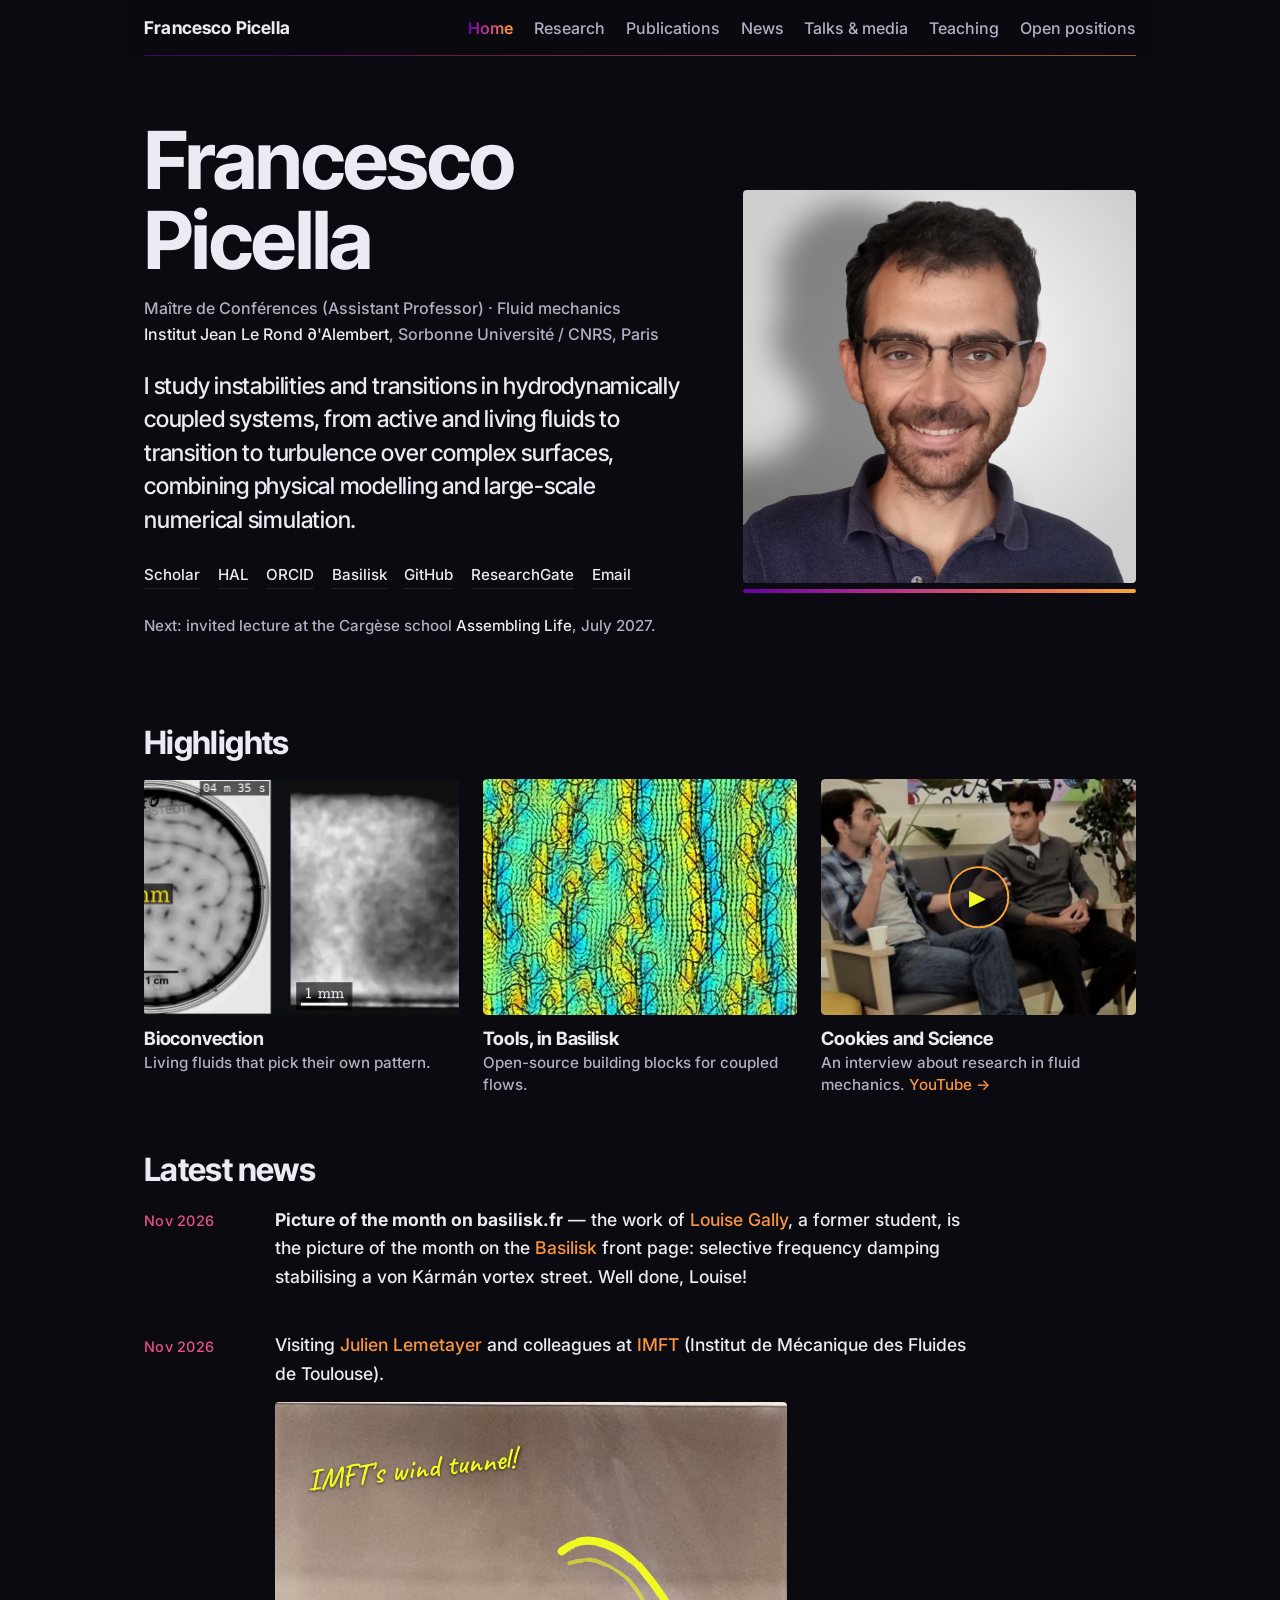
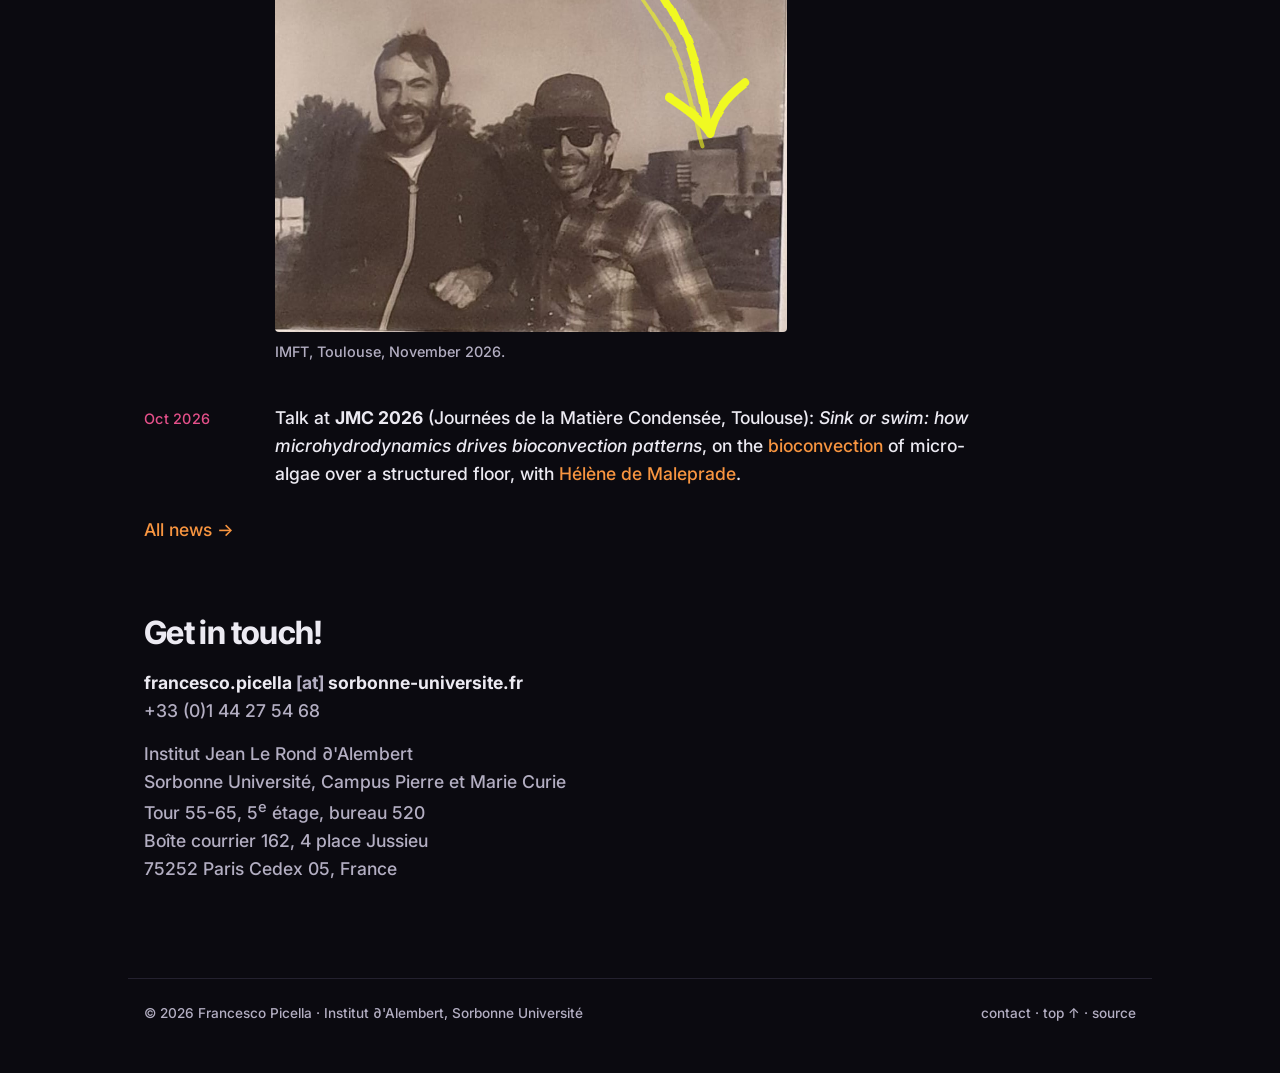
==== commit 969da8b1: "Bolder, more legible type; name in plain white Co-Authored-By: Claude Fable 5.2 <noreply@anthropic.c" ====
--- a/index.html
+++ b/index.html
@@ -17,7 +17,7 @@
 <meta content="https://francescopicella.com/assets/img/portrait.jpg" property="og:image"/>
 <link href="assets/favicon.svg" rel="icon" type="image/svg+xml"/>
 <link href="https://fonts.googleapis.com" rel="preconnect"/>
-<link href="https://fonts.googleapis.com/css2?family=Inter:ital,wght@0,400;0,500;0,600;1,400&amp;family=Inter+Tight:wght@400;500;600&amp;family=Caveat:wght@600&amp;display=swap" rel="stylesheet"/>
+<link href="https://fonts.googleapis.com/css2?family=Inter:ital,wght@0,500;0,600;0,700;1,500&amp;family=Inter+Tight:wght@500;600;700&amp;family=Caveat:wght@600&amp;display=swap" rel="stylesheet"/>
 <link href="assets/style.css" rel="stylesheet"/>
 <script type="application/ld+json">
 {
--- a/assets/style.css
+++ b/assets/style.css
@@ -7,7 +7,7 @@
   --bg: #0b0a10;
   --surface: #14121c;
   --fg: #eceaf2;
-  --muted: #8f8a9e;
+  --muted: #b3aec2;
   --rule: #24212f;
   --p0: #0d0887; --p1: #6a00a8; --p2: #b12a90; --p3: #e16462; --p4: #fca636; --p5: #f0f921;
   --accent: #f89540;            /* plasma, orange */
@@ -21,12 +21,12 @@
 * { box-sizing: border-box; }
 html { scroll-behavior: smooth; scroll-padding-top: 4.5rem; }
 @media (prefers-reduced-motion: reduce) { html { scroll-behavior: auto; } }
-body { margin: 0; background: var(--bg); color: var(--fg); font: 400 1.05rem/1.6 var(--sans); -webkit-font-smoothing: antialiased; }
+body { margin: 0; background: var(--bg); color: var(--fg); font: 500 1.1rem/1.6 var(--sans); -webkit-font-smoothing: antialiased; }
 .wrap { max-width: 64rem; margin-inline: auto; padding-left: max(16px, env(safe-area-inset-left, 0px)); padding-right: max(16px, env(safe-area-inset-right, 0px)); }
 a { color: var(--accent); text-decoration: none; }
 a:hover, a:focus-visible { text-decoration: underline; text-underline-offset: .18em; }
 :focus-visible { outline: 2px solid var(--accent); outline-offset: 2px; }
-b { font-weight: 600; }
+b { font-weight: 700; }
 p { margin: 0 0 .9rem; }
 ul { padding-left: 1.2rem; margin: 0 0 .9rem; }
 li { margin-bottom: .35rem; }
@@ -37,18 +37,18 @@
 .bar { position: sticky; top: 0; z-index: 10; display: flex; flex-wrap: wrap; align-items: baseline; justify-content: space-between; gap: .4rem 1.5rem;
   padding-block: 1rem .9rem; background: color-mix(in srgb, var(--bg) 88%, transparent); backdrop-filter: blur(8px); }
 .bar::after { content: ""; position: absolute; left: max(16px, env(safe-area-inset-left, 0px)); right: max(16px, env(safe-area-inset-right, 0px)); bottom: 0; height: 1px; background: var(--plasma); opacity: .55; }
-.brand { font: 600 1.05rem/1 var(--display); letter-spacing: .01em; color: var(--fg); }
+.brand { font: 700 1.1rem/1 var(--display); letter-spacing: .01em; color: var(--fg); }
 .brand:hover { text-decoration: none; color: var(--accent); }
-.bar nav { display: flex; flex-wrap: wrap; gap: .3rem 1.3rem; font-size: .95rem; }
+.bar nav { display: flex; flex-wrap: wrap; gap: .3rem 1.3rem; font-size: 1rem; }
 .bar nav a { color: var(--muted); }
 .bar nav a:hover { color: var(--fg); text-decoration: none; }
 .bar nav a[aria-current="page"] { color: var(--fg); background: var(--plasma); -webkit-background-clip: text; background-clip: text; color: transparent; font-weight: 600; }
 
 /* ---- type ---- */
 h1, h2, h3 { font-family: var(--display); letter-spacing: -.02em; text-wrap: balance; }
-h1 { font-size: clamp(2.6rem, 7vw, 5rem); line-height: 1; font-weight: 600; margin: 0 0 1rem; }
-h2 { font-size: clamp(1.5rem, 3vw, 2rem); font-weight: 600; line-height: 1.1; margin: 0 0 1.2rem; }
-h3 { font-size: clamp(1.3rem, 2.4vw, 1.75rem); font-weight: 600; line-height: 1.15; margin: 0 0 .4rem; }
+h1 { font-size: clamp(2.6rem, 7vw, 5rem); line-height: 1; font-weight: 700; margin: 0 0 1rem; }
+h2 { font-size: clamp(1.5rem, 3vw, 2rem); font-weight: 700; line-height: 1.1; margin: 0 0 1.2rem; }
+h3 { font-size: clamp(1.3rem, 2.4vw, 1.75rem); font-weight: 700; line-height: 1.15; margin: 0 0 .4rem; }
 h3 a { color: var(--fg); }
 .page-title { font-size: clamp(2.4rem, 6vw, 4rem); margin: 3rem 0 .8rem; }
 .lede { font-size: 1.2rem; color: var(--muted); max-width: 42rem; margin-bottom: 2.5rem; }
@@ -56,10 +56,10 @@
 
 /* ---- home hero ---- */
 .hero { display: grid; grid-template-columns: minmax(0, 1.4fr) minmax(0, 1fr); gap: 2rem 3rem; align-items: center; padding-block: 4rem 2rem; }
-.hero h1 { background: linear-gradient(90deg, var(--fg) 0 45%, var(--p4) 75%, var(--p5)); -webkit-background-clip: text; background-clip: text; color: transparent; }
+.hero h1 { color: var(--fg); }
 .role { color: var(--muted); font-size: 1rem; margin-bottom: 1.4rem; }
 .role a { color: var(--fg); }
-.intro { font: 400 clamp(1.2rem, 2.2vw, 1.45rem)/1.45 var(--display); letter-spacing: -.01em; max-width: 36rem; margin-bottom: 1.6rem; }
+.intro { font: 500 clamp(1.2rem, 2.2vw, 1.45rem)/1.45 var(--display); letter-spacing: -.01em; max-width: 36rem; margin-bottom: 1.6rem; }
 .links { display: flex; flex-wrap: wrap; gap: .3rem 1.1rem; font-size: .95rem; }
 .links a { color: var(--fg); border-bottom: 1px solid var(--rule); }
 .links a:hover { border-color: var(--accent); color: var(--accent); text-decoration: none; }
@@ -78,7 +78,7 @@
 .tile img, .tile video, .tile .yt { width: 100%; aspect-ratio: 4 / 3; object-fit: cover; border-radius: 4px; background: #000; transition: filter .25s, transform .25s; }
 .tile:hover img { filter: brightness(1.12); }
 .tile figcaption { margin-top: .7rem; color: var(--muted); font-size: .95rem; line-height: 1.45; }
-.tile figcaption b { display: block; color: var(--fg); font: 600 1.15rem/1.2 var(--display); letter-spacing: -.01em; margin-bottom: .2rem; }
+.tile figcaption b { display: block; color: var(--fg); font: 700 1.15rem/1.2 var(--display); letter-spacing: -.01em; margin-bottom: .2rem; }
 .tile a.cover { color: inherit; }
 .tile a.cover::before { content: ""; position: absolute; inset: 0; }
 .tile a.cover:hover { text-decoration: none; }
@@ -93,7 +93,7 @@
 .project .hero-media video, .project .hero-media img { width: 100%; border-radius: 4px; background: #000; }
 .project .hero-media.square { max-width: 34rem; }
 .project .hero-media figcaption { color: var(--muted); font-size: .9rem; margin-top: .5rem; }
-.oneliner { font: 400 clamp(1.15rem, 2vw, 1.35rem)/1.45 var(--display); letter-spacing: -.01em; max-width: 44rem; }
+.oneliner { font: 500 clamp(1.15rem, 2vw, 1.35rem)/1.45 var(--display); letter-spacing: -.01em; max-width: 44rem; }
 .collab { color: var(--muted); font-size: .95rem; max-width: 46rem; }
 .collab b { color: var(--fg); font-weight: 500; }
 .project details { margin-top: .4rem; }
@@ -157,13 +157,13 @@
 
 /* ---- positions (openings) ---- */
 .call { padding-block: 2rem; border-top: 1px solid var(--rule); display: grid; grid-template-columns: minmax(0, 1fr) 14rem; gap: 1.5rem 2.5rem; align-items: start; }
-.call .q { font: 400 1.2rem/1.45 var(--display); color: var(--fg); }
+.call .q { font: 500 1.2rem/1.45 var(--display); color: var(--fg); }
 .call p { max-width: 40rem; }
 .call .meta { color: var(--muted); font-size: .92rem; }
 .call img { width: 100%; aspect-ratio: 4 / 3; object-fit: cover; border-radius: 4px; }
 .alumni { list-style: none; padding: 0; display: grid; gap: 1.8rem; }
 .alumni li { margin: 0; max-width: 46rem; color: var(--muted); }
-.alumni li .who { font: 600 1.15rem/1.2 var(--display); color: var(--fg); display: block; margin-bottom: .2rem; }
+.alumni li .who { font: 700 1.15rem/1.2 var(--display); color: var(--fg); display: block; margin-bottom: .2rem; }
 .alumni li .who a { color: var(--fg); }
 .alumni li .what { display: block; font-size: .9rem; margin-top: .3rem; }
 .alumni li i { color: var(--fg); }
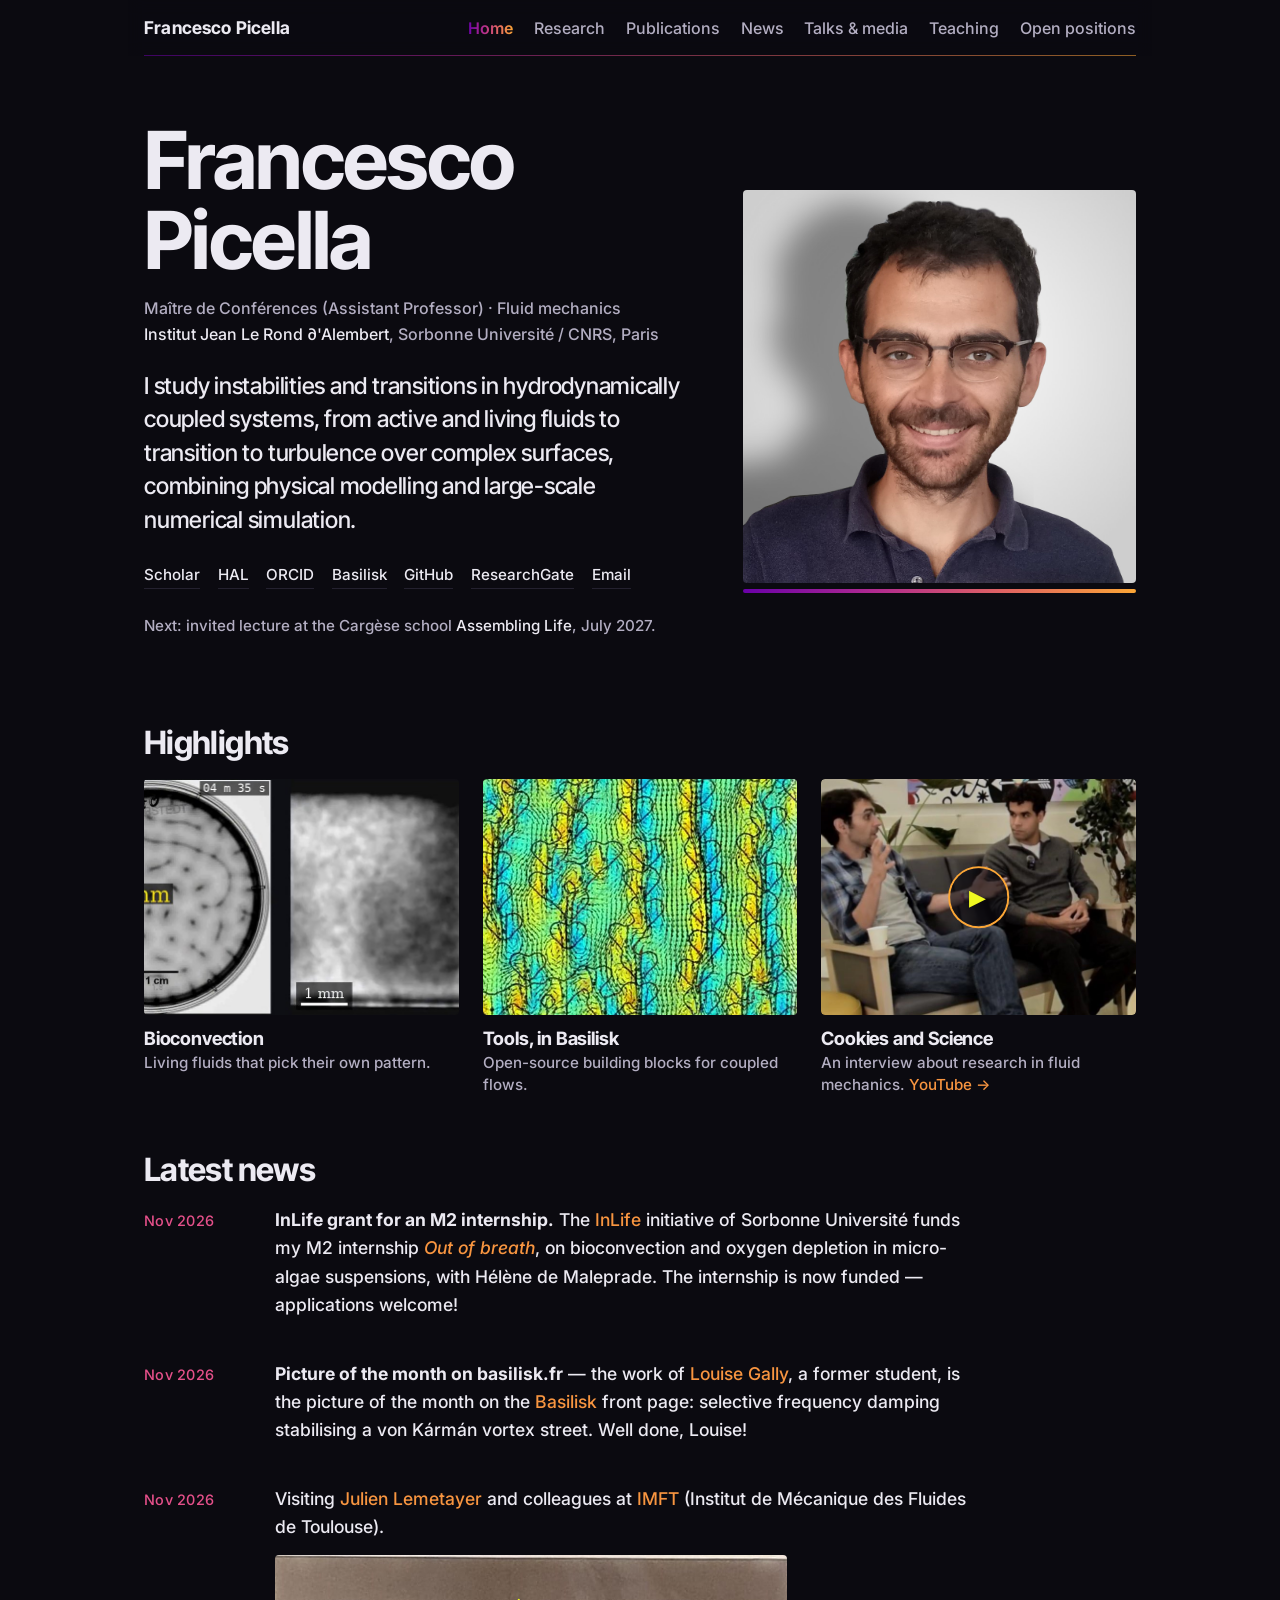
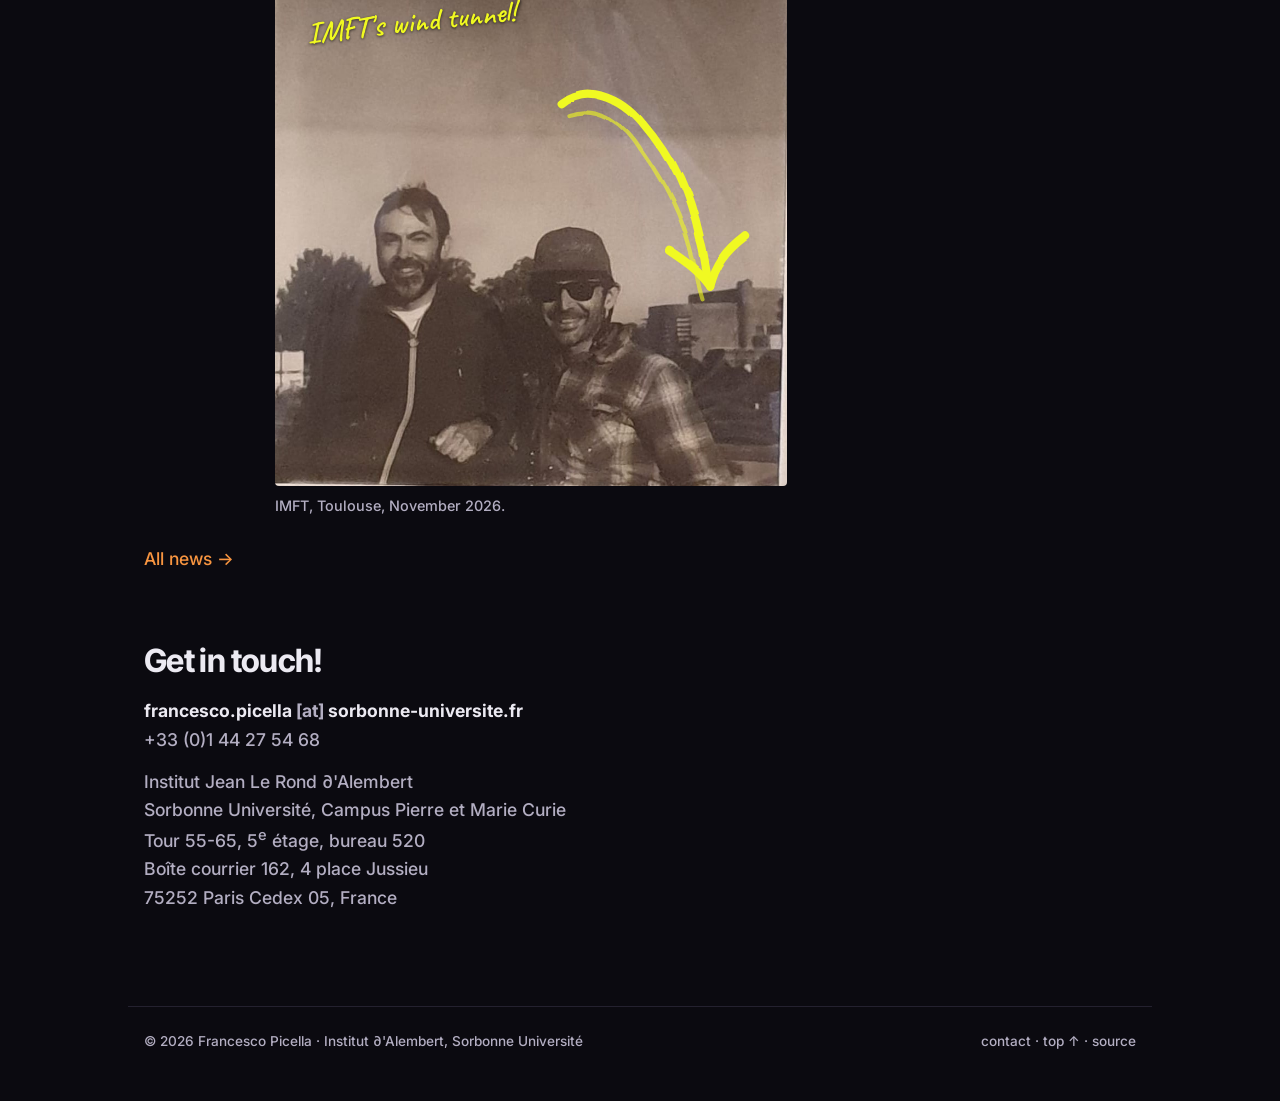
==== commit a7817dbc: "News: InLife grant funds the 'Out of breath' M2 internship Co-Authored-By: Claude Opus 5.5 <noreply@" ====
--- a/index.html
+++ b/index.html
@@ -88,6 +88,10 @@
 <ul class="news">
 <li class="news-item">
 <time datetime="2026-11">Nov 2026</time>
+<div><p><b>InLife grant for an M2 internship.</b> The <a href="https://inlife.sorbonne-universite.fr/en/education-1/master-2-internship-and-mobility-grants">InLife</a> initiative of Sorbonne Université funds my M2 internship <a href="positions.html#offers"><i>Out of breath</i></a>, on bioconvection and oxygen depletion in micro-algae suspensions, with Hélène de Maleprade. The internship is now funded — applications welcome!</p></div>
+</li>
+<li class="news-item">
+<time datetime="2026-11">Nov 2026</time>
 <div><p><b>Picture of the month on basilisk.fr</b> — the work of <a href="https://basilisk.fr/sandbox/gally/README">Louise Gally</a>, a former student, is the picture of the month on the <a href="https://basilisk.fr/">Basilisk</a> front page: selective frequency damping stabilising a von Kármán vortex street. Well done, Louise!</p></div>
 </li>
 <li class="news-item">
@@ -111,10 +115,7 @@
 </figure>
 </div>
 </li>
-<li class="news-item">
-<time datetime="2026-10">Oct 2026</time>
-<div><p>Talk at <b>JMC 2026</b> (Journées de la Matière Condensée, Toulouse): <i>Sink or swim: how microhydrodynamics drives bioconvection patterns</i>, on the <a href="research.html#bioconvection">bioconvection</a> of micro-algae over a structured floor, with <a href="https://hdemaleprade.wixsite.com/mysite">Hélène de Maleprade</a>.</p></div>
-</li>
+
 </ul>
 <p class="section-more"><a href="news.html">All news →</a></p>
 </section>
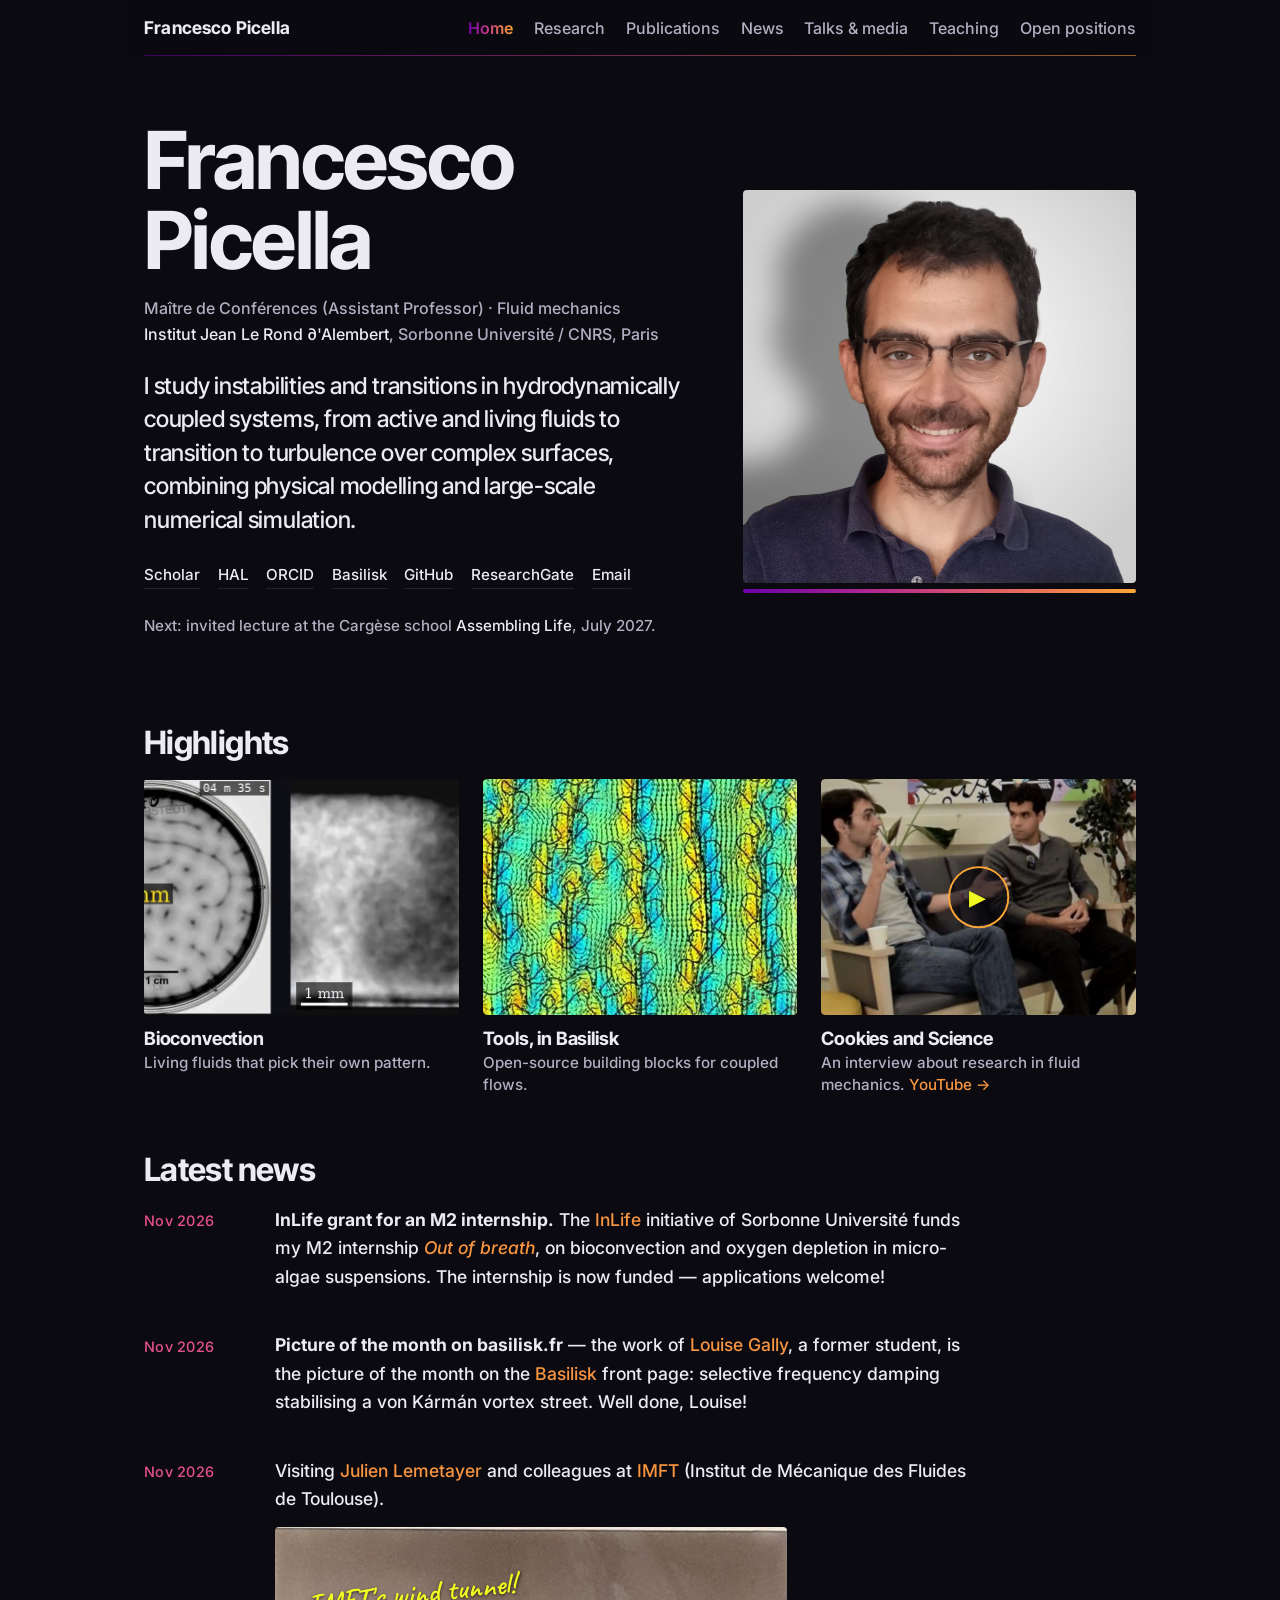
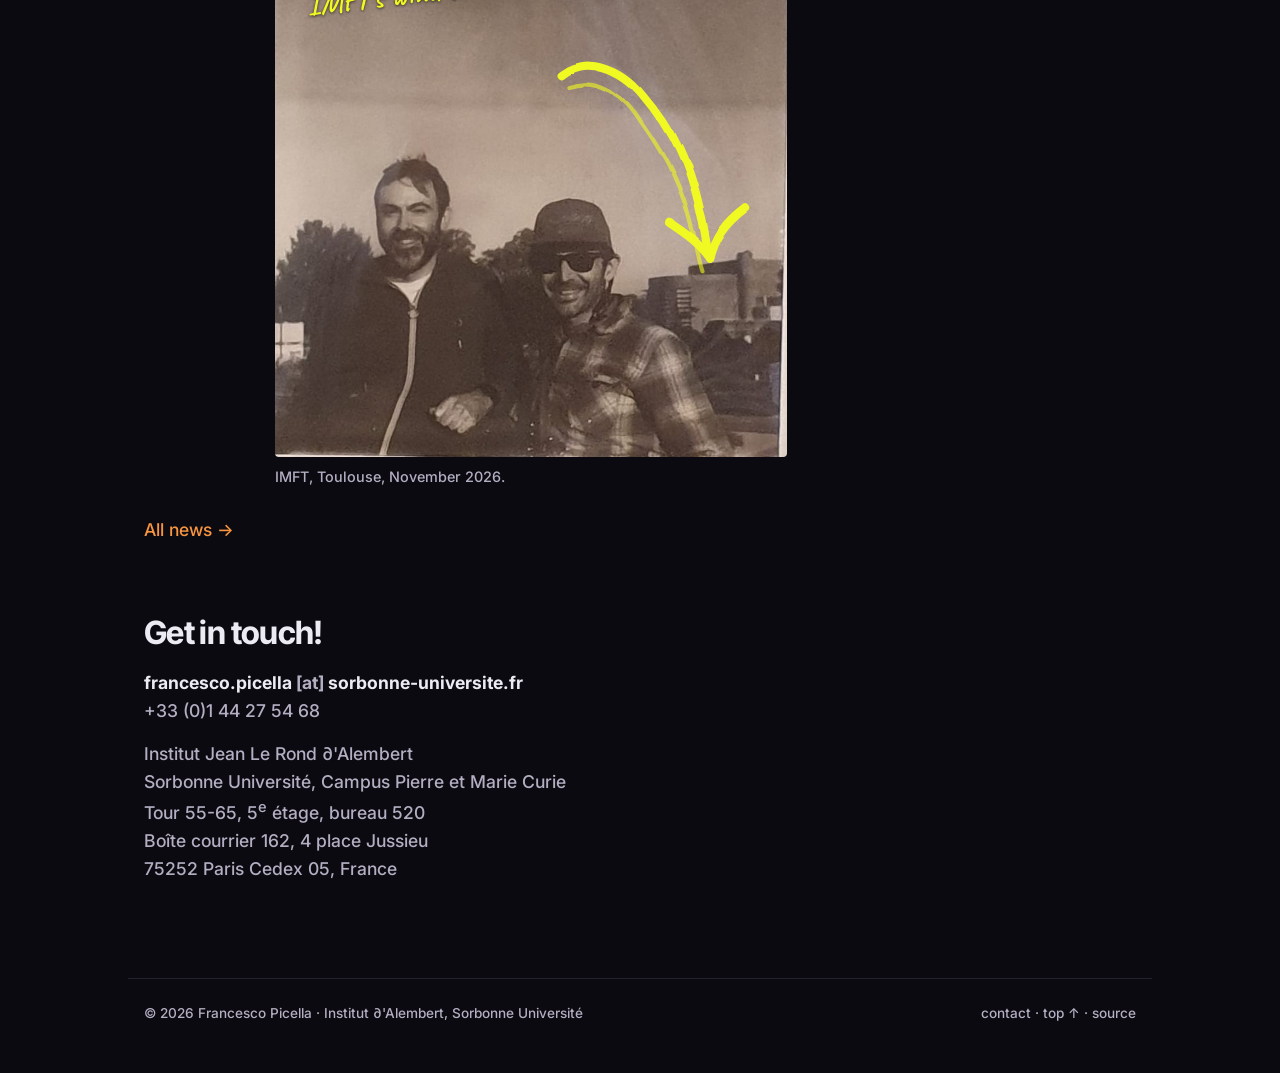
==== commit 45f9d4a2: "InLife internship: not co-supervised with H. de Maleprade Co-Authored-By: Claude Opus 5.5 <noreply@a" ====
--- a/index.html
+++ b/index.html
@@ -88,7 +88,7 @@
 <ul class="news">
 <li class="news-item">
 <time datetime="2026-11">Nov 2026</time>
-<div><p><b>InLife grant for an M2 internship.</b> The <a href="https://inlife.sorbonne-universite.fr/en/education-1/master-2-internship-and-mobility-grants">InLife</a> initiative of Sorbonne Université funds my M2 internship <a href="positions.html#offers"><i>Out of breath</i></a>, on bioconvection and oxygen depletion in micro-algae suspensions, with Hélène de Maleprade. The internship is now funded — applications welcome!</p></div>
+<div><p><b>InLife grant for an M2 internship.</b> The <a href="https://inlife.sorbonne-universite.fr/en/education-1/master-2-internship-and-mobility-grants">InLife</a> initiative of Sorbonne Université funds my M2 internship <a href="positions.html#offers"><i>Out of breath</i></a>, on bioconvection and oxygen depletion in micro-algae suspensions. The internship is now funded — applications welcome!</p></div>
 </li>
 <li class="news-item">
 <time datetime="2026-11">Nov 2026</time>
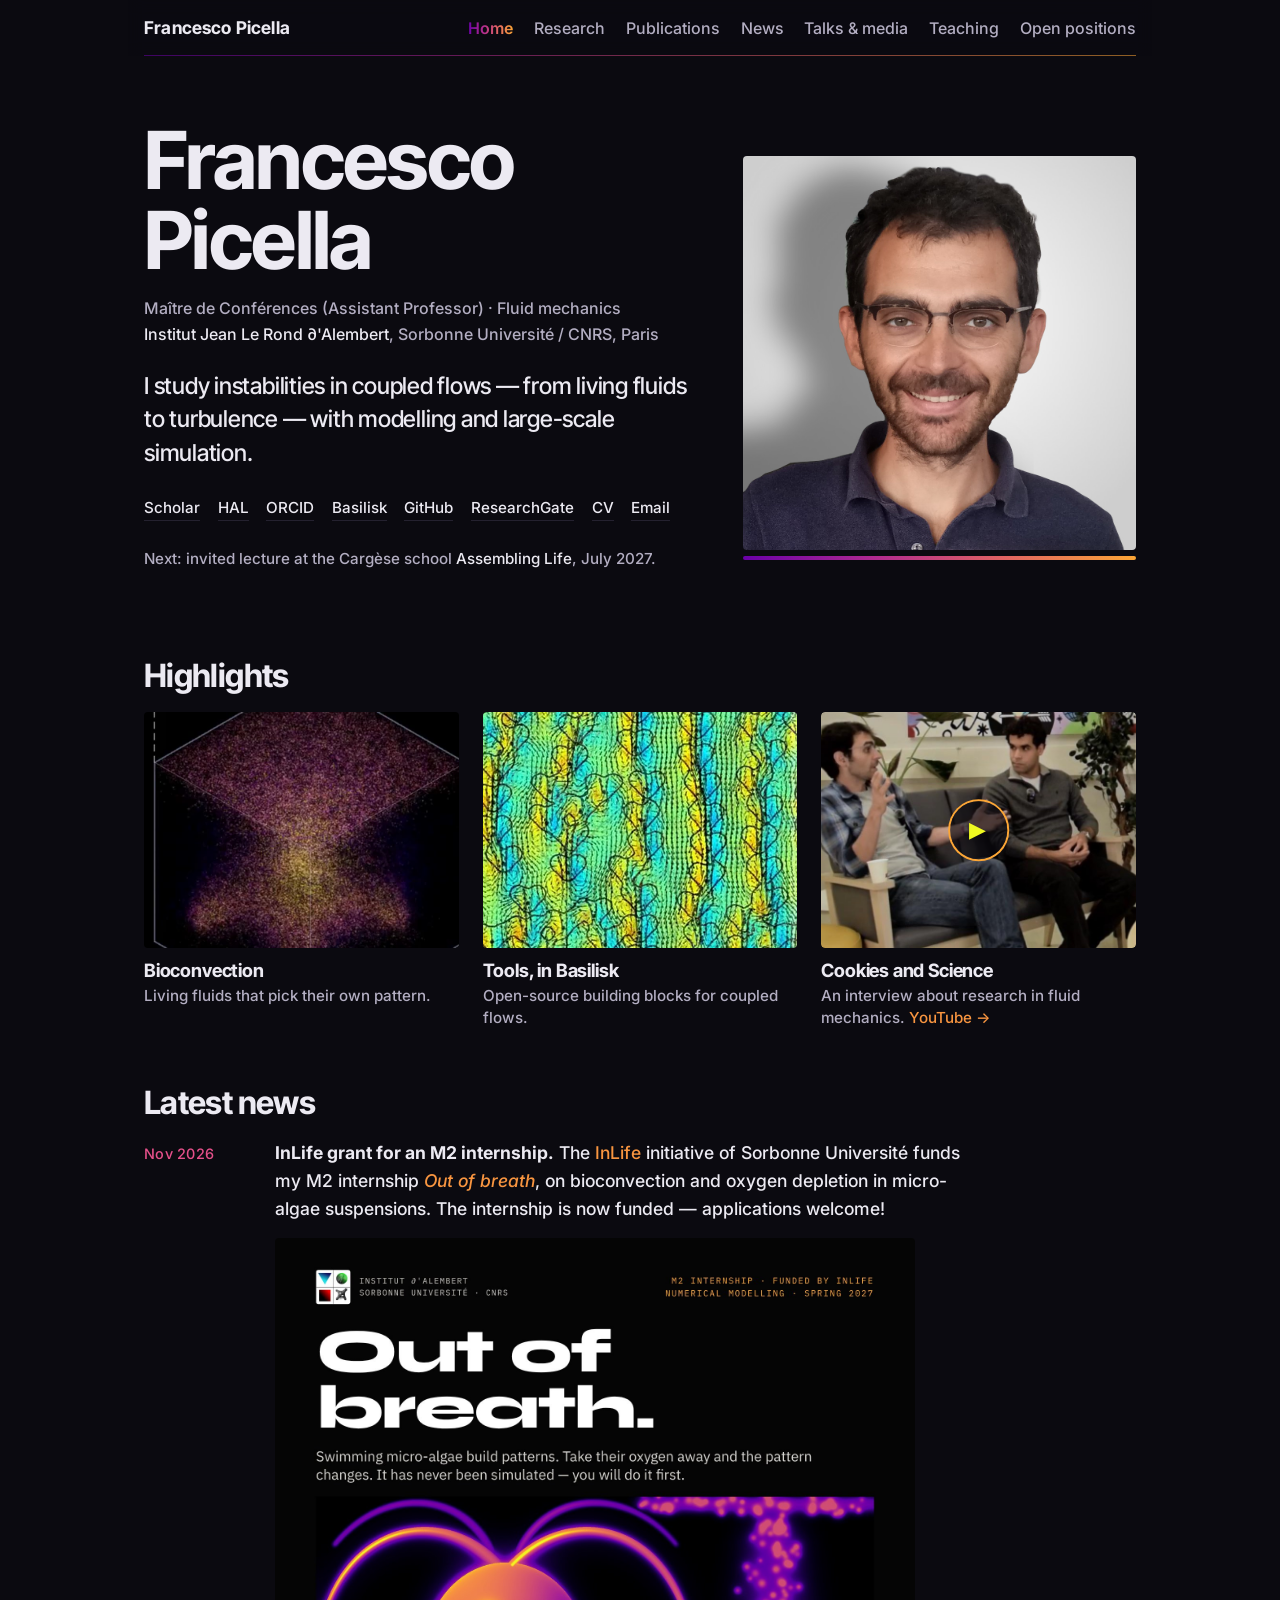
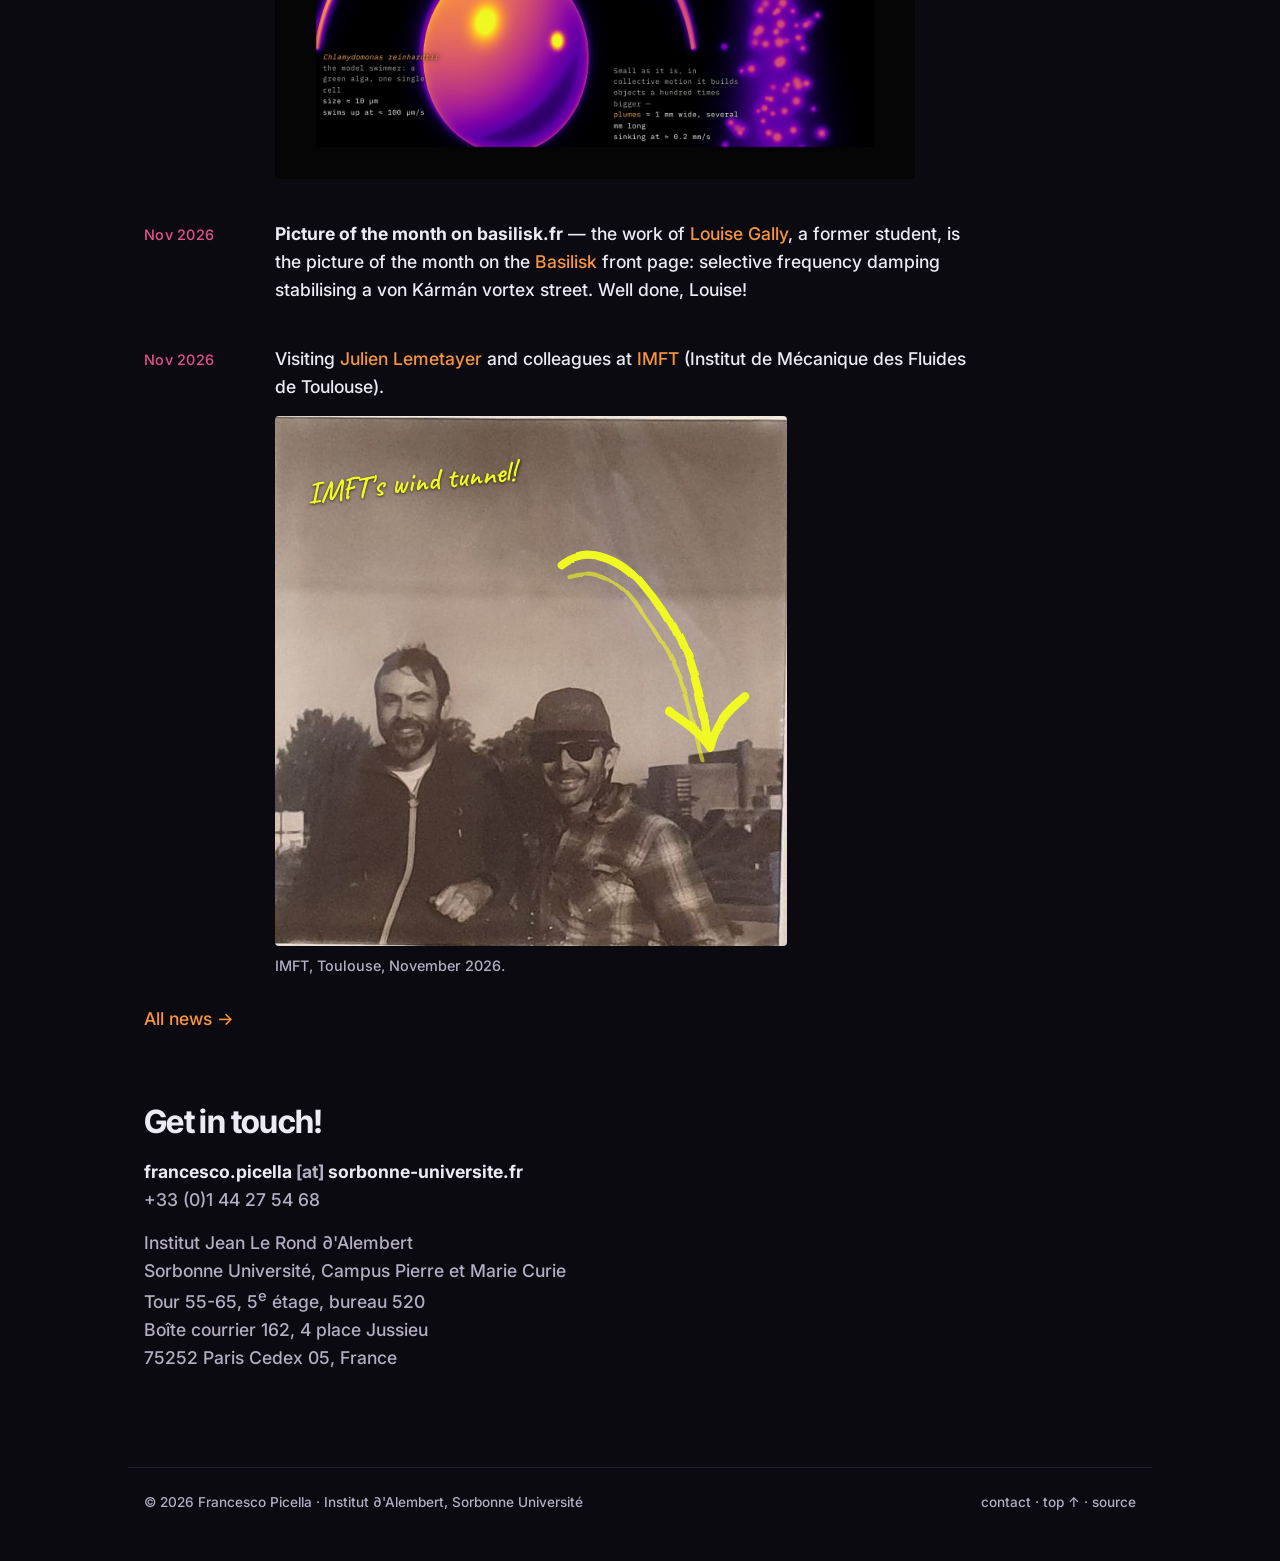
==== commit 35ca27e9: "Own simulations only; Out of breath poster in the news; shorter intro; updated CV - Bioconvection: t" ====
--- a/index.html
+++ b/index.html
@@ -55,8 +55,8 @@
 <div>
 <h1>Francesco Picella</h1>
 <p class="role">Maître de Conférences (Assistant Professor) · Fluid mechanics<br/><a href="https://www.dalembert.upmc.fr/">Institut Jean Le Rond ∂'Alembert</a>, Sorbonne Université / CNRS, Paris</p>
-<p class="intro">I study instabilities and transitions in hydrodynamically coupled systems, from active and living fluids to transition to turbulence over complex surfaces, combining physical modelling and large-scale numerical simulation.</p>
-<p class="links"><a href="https://scholar.google.com/citations?user=0s_pUN8AAAAJ">Scholar</a><a href="https://hal.science/search/index/?q=%22Francesco+Picella%22&amp;sort=producedDate_tdate+desc">HAL</a><a href="https://orcid.org/0000-0003-0630-1528">ORCID</a><a href="https://basilisk.fr/sandbox/fpicella/README">Basilisk</a><a href="https://github.com/fpicella">GitHub</a><a href="https://www.researchgate.net/profile/Picella-Francesco">ResearchGate</a><a href="#contact">Email</a></p>
+<p class="intro">I study instabilities in coupled flows — from living fluids to turbulence — with modelling and large-scale simulation.</p>
+<p class="links"><a href="https://scholar.google.com/citations?user=0s_pUN8AAAAJ">Scholar</a><a href="https://hal.science/search/index/?q=%22Francesco+Picella%22&amp;sort=producedDate_tdate+desc">HAL</a><a href="https://orcid.org/0000-0003-0630-1528">ORCID</a><a href="https://basilisk.fr/sandbox/fpicella/README">Basilisk</a><a href="https://github.com/fpicella">GitHub</a><a href="https://www.researchgate.net/profile/Picella-Francesco">ResearchGate</a><a href="assets/cv-picella.pdf">CV</a><a href="#contact">Email</a></p>
 <p class="ribbon">Next: invited lecture at the Cargèse school <a href="https://assemblinglife.sciencesconf.org/">Assembling Life</a>, July 2027.</p>
 </div>
 <figure class="hero-photo"><img alt="Francesco Picella" height="1000" src="assets/img/portrait.jpg" width="1000"/></figure>
@@ -88,7 +88,7 @@
 <ul class="news">
 <li class="news-item">
 <time datetime="2026-11">Nov 2026</time>
-<div><p><b>InLife grant for an M2 internship.</b> The <a href="https://inlife.sorbonne-universite.fr/en/education-1/master-2-internship-and-mobility-grants">InLife</a> initiative of Sorbonne Université funds my M2 internship <a href="positions.html#offers"><i>Out of breath</i></a>, on bioconvection and oxygen depletion in micro-algae suspensions. The internship is now funded — applications welcome!</p></div>
+<div><p><b>InLife grant for an M2 internship.</b> The <a href="https://inlife.sorbonne-universite.fr/en/education-1/master-2-internship-and-mobility-grants">InLife</a> initiative of Sorbonne Université funds my M2 internship <a href="positions.html#offers"><i>Out of breath</i></a>, on bioconvection and oxygen depletion in micro-algae suspensions. The internship is now funded — applications welcome!</p><figure class="media"><a href="positions.html#offers"><img src="assets/media/out-of-breath-poster.jpg" alt="Out of breath — the internship poster: a Chlamydomonas cell and the plume a crowd of them builds" loading="lazy"></a></figure></div>
 </li>
 <li class="news-item">
 <time datetime="2026-11">Nov 2026</time>
